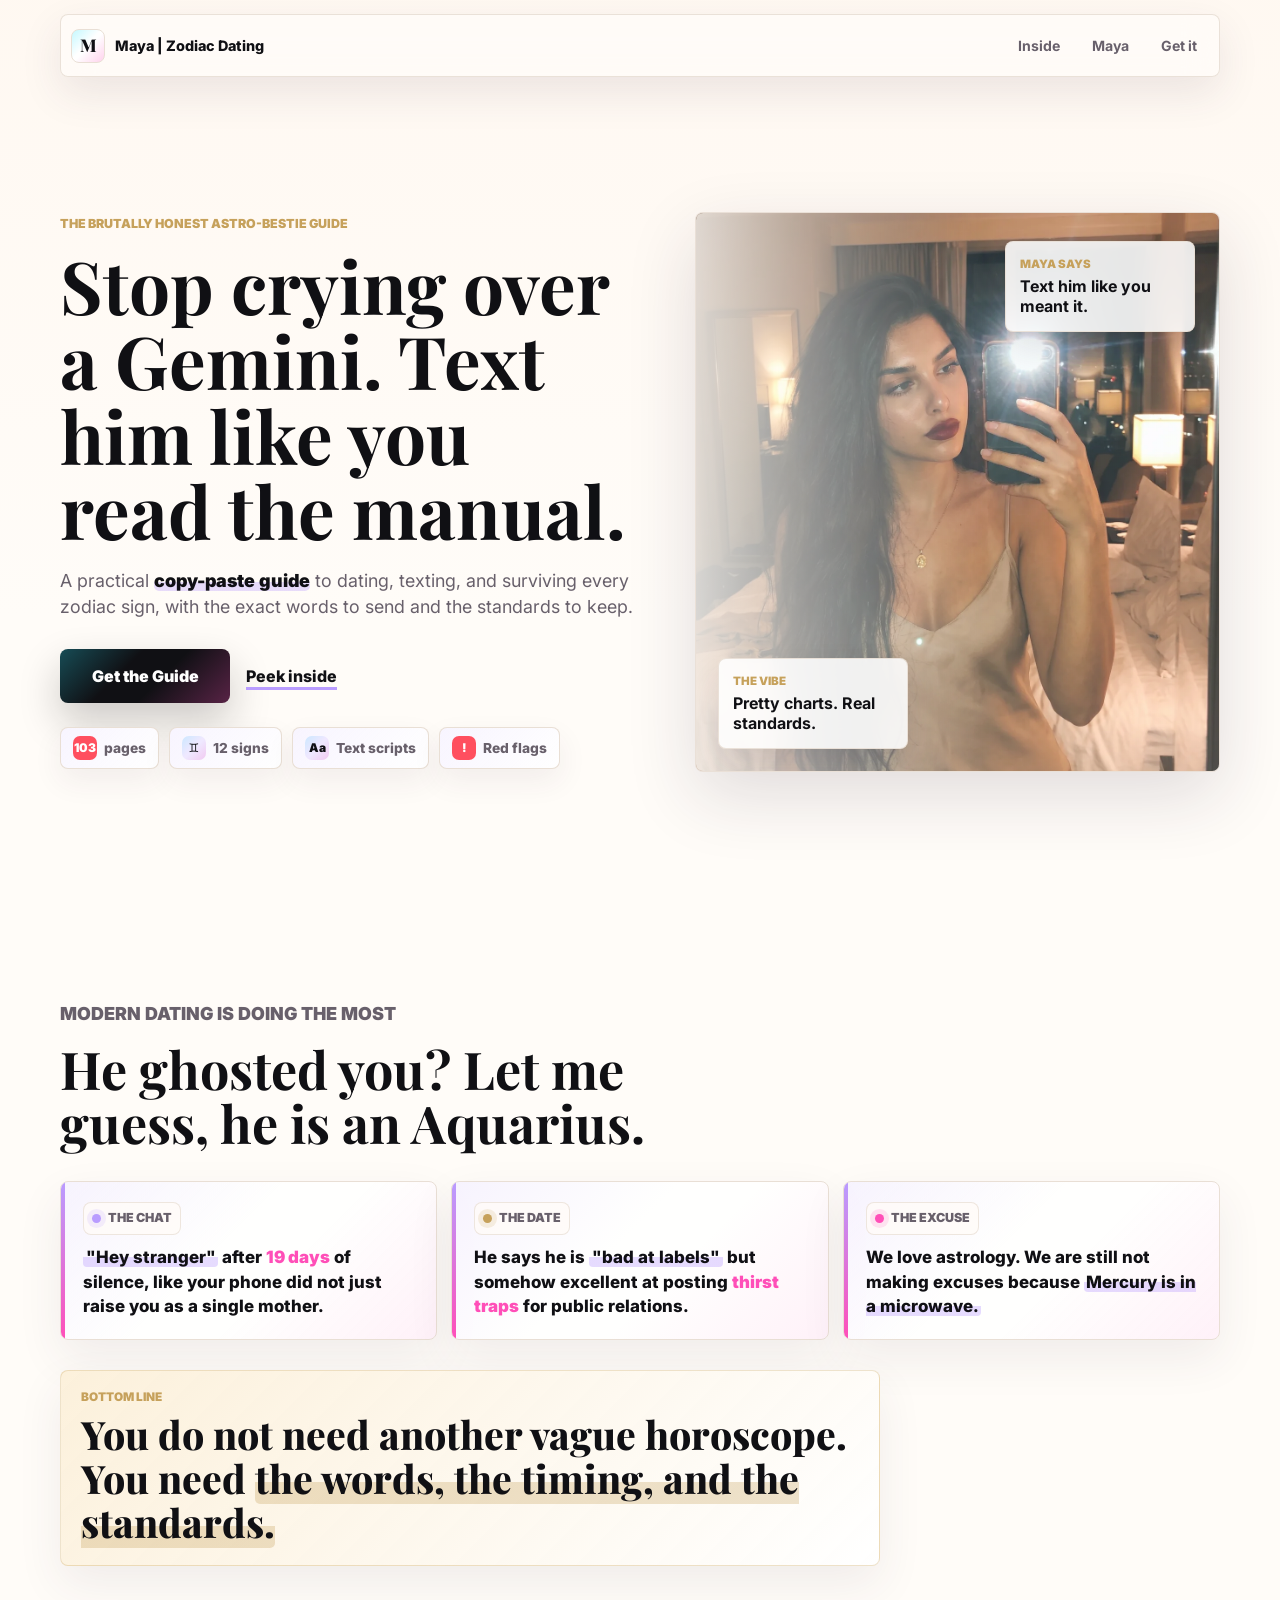
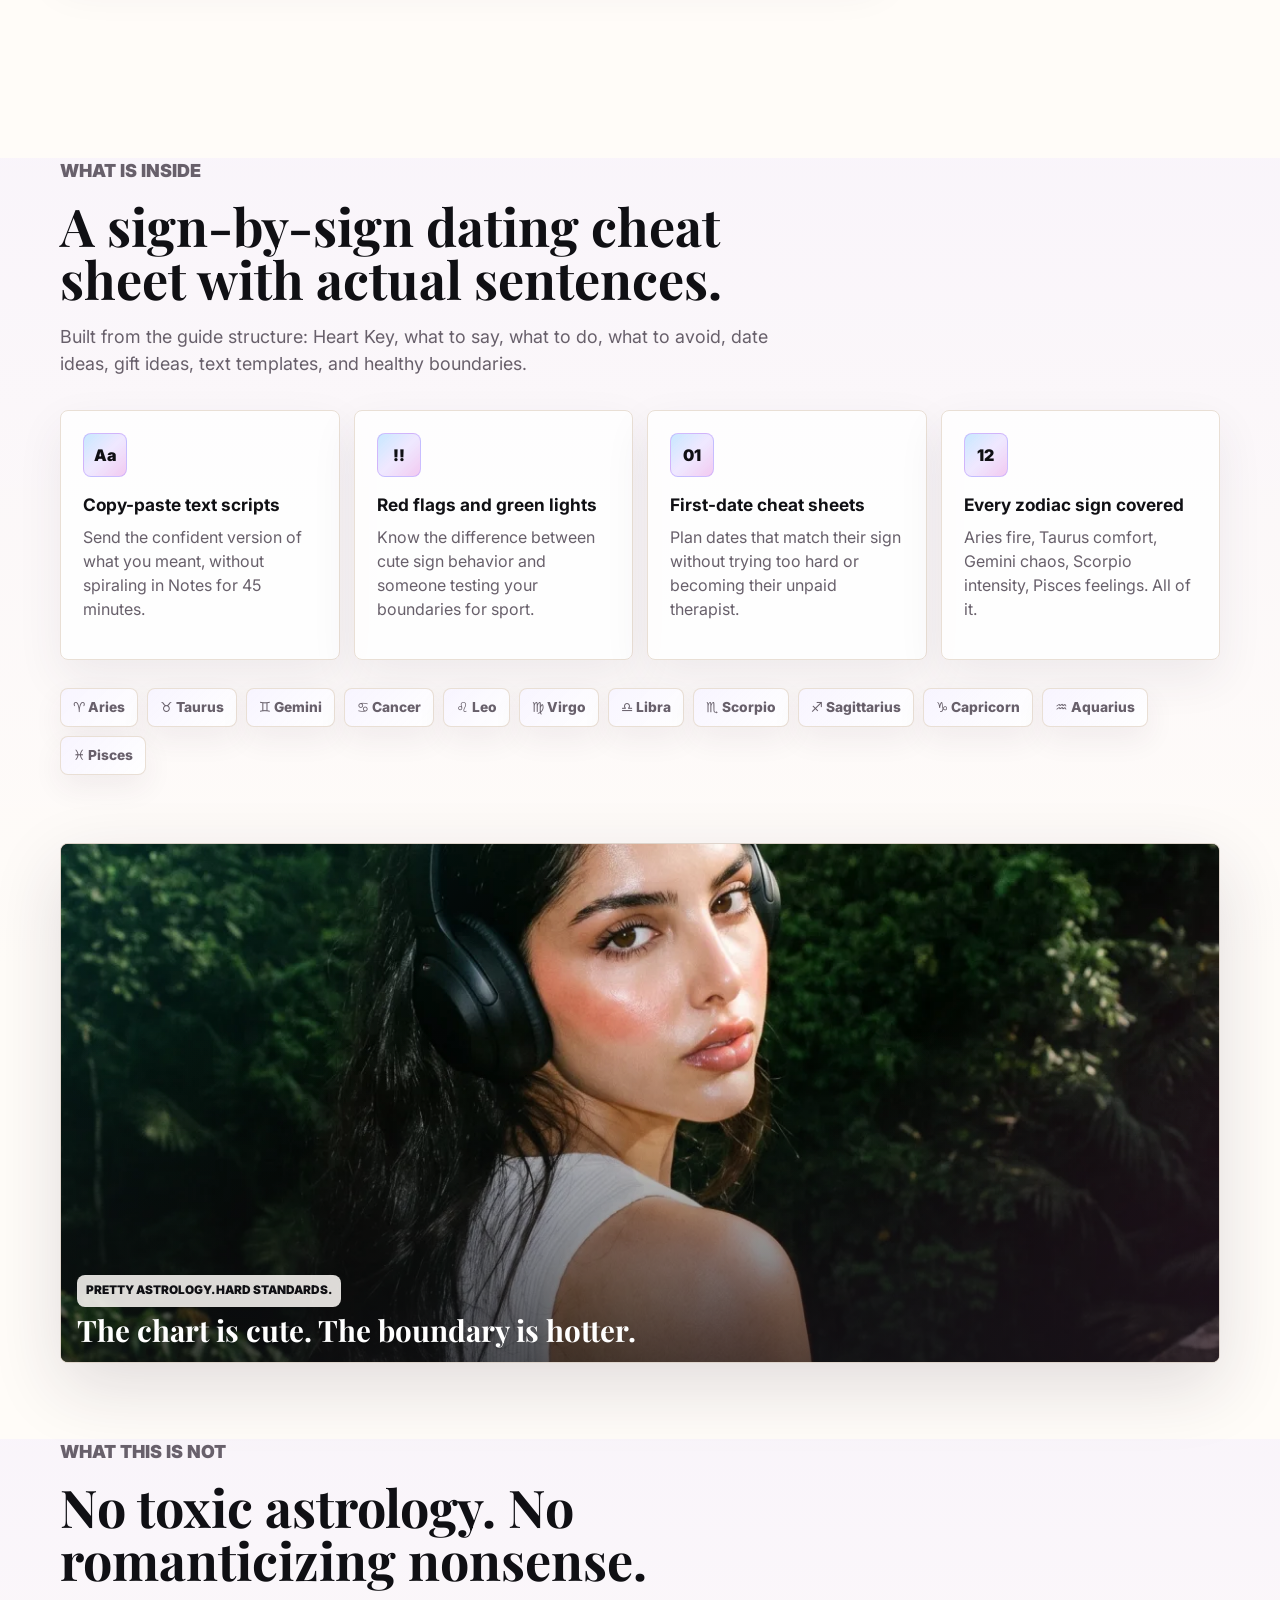
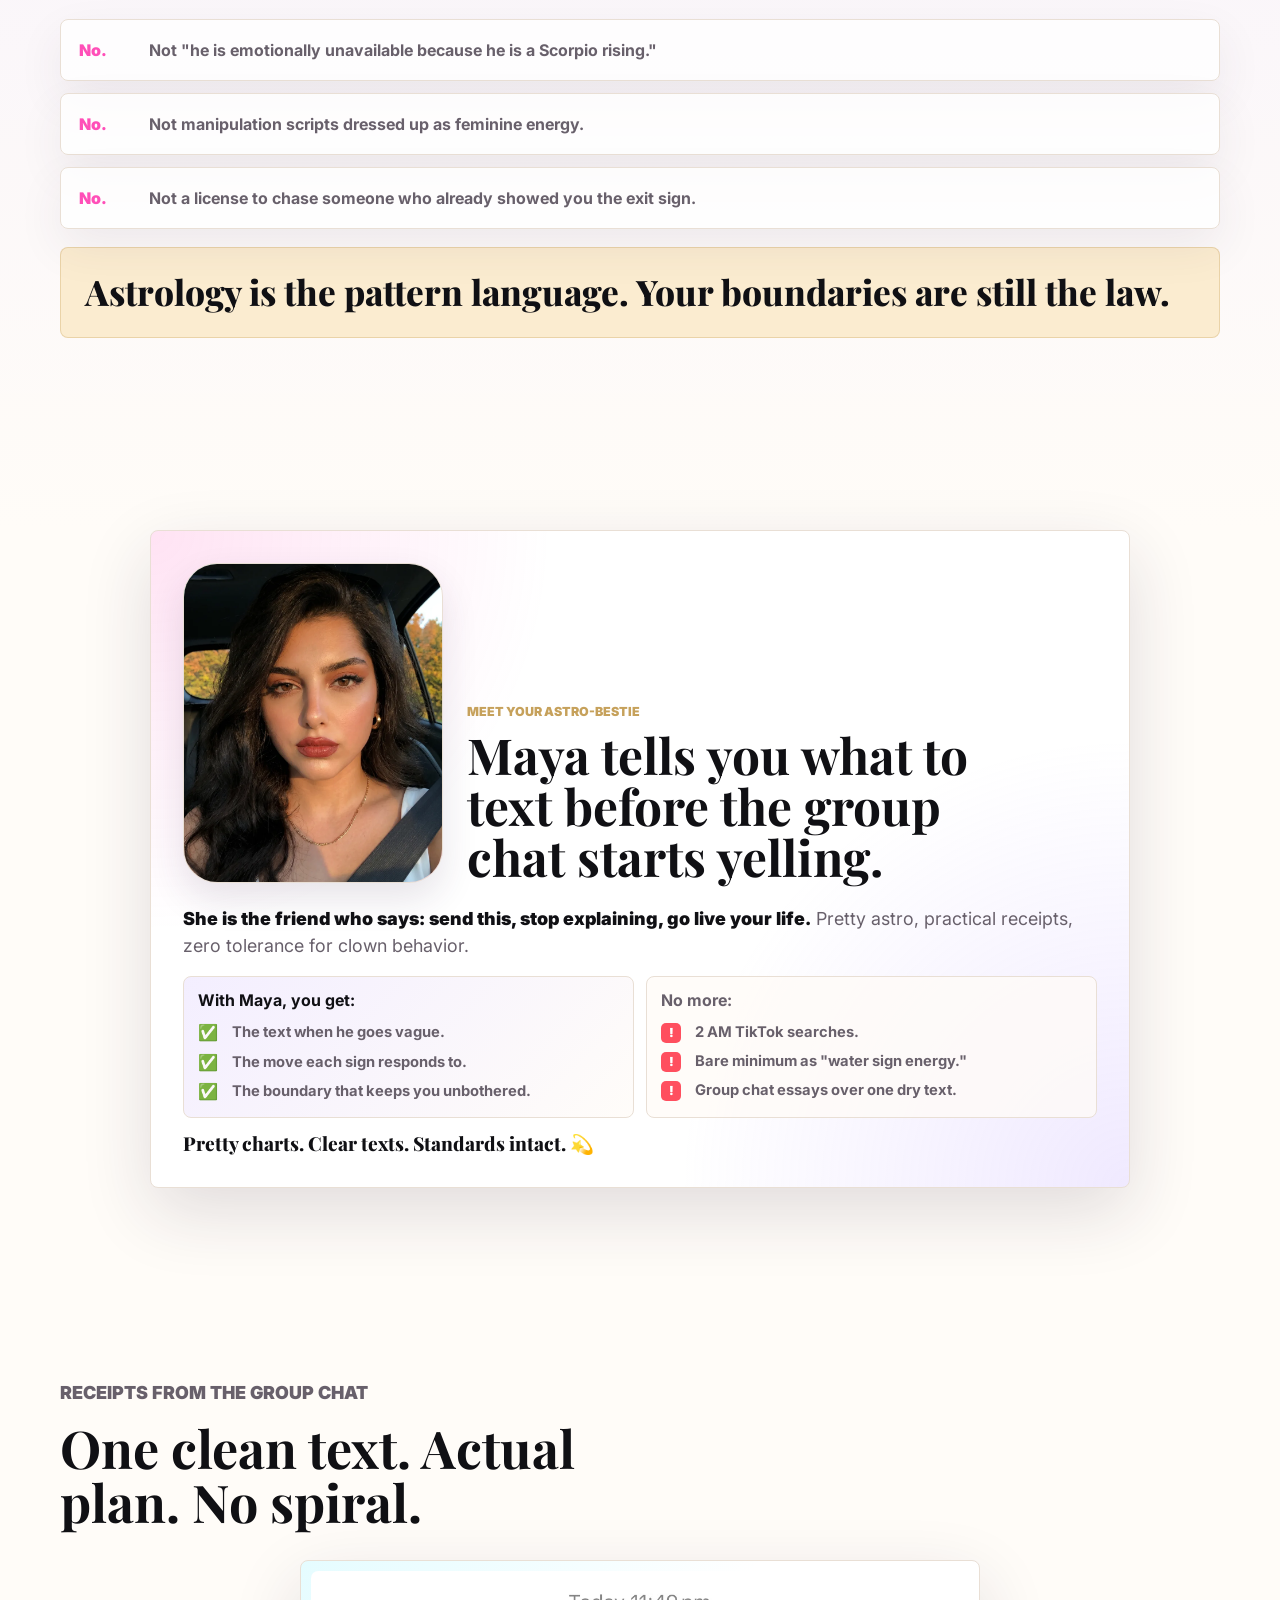
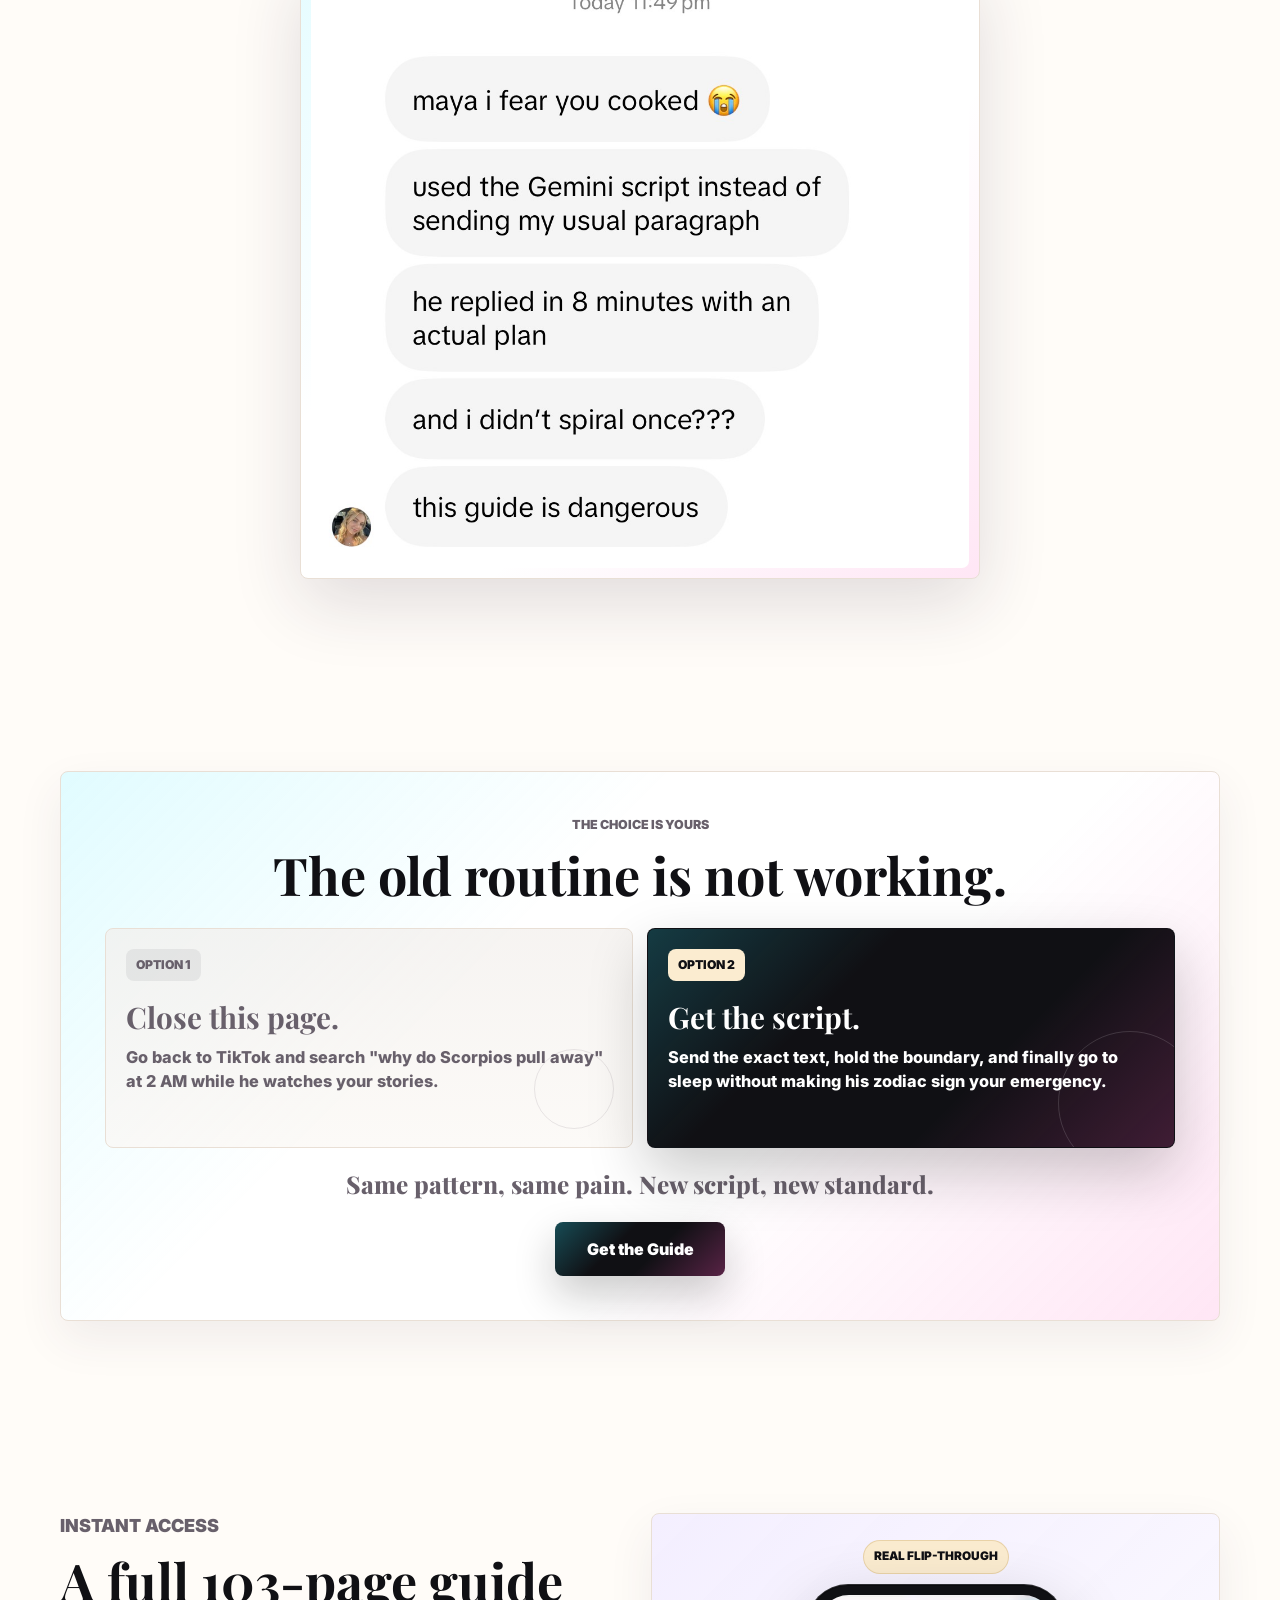
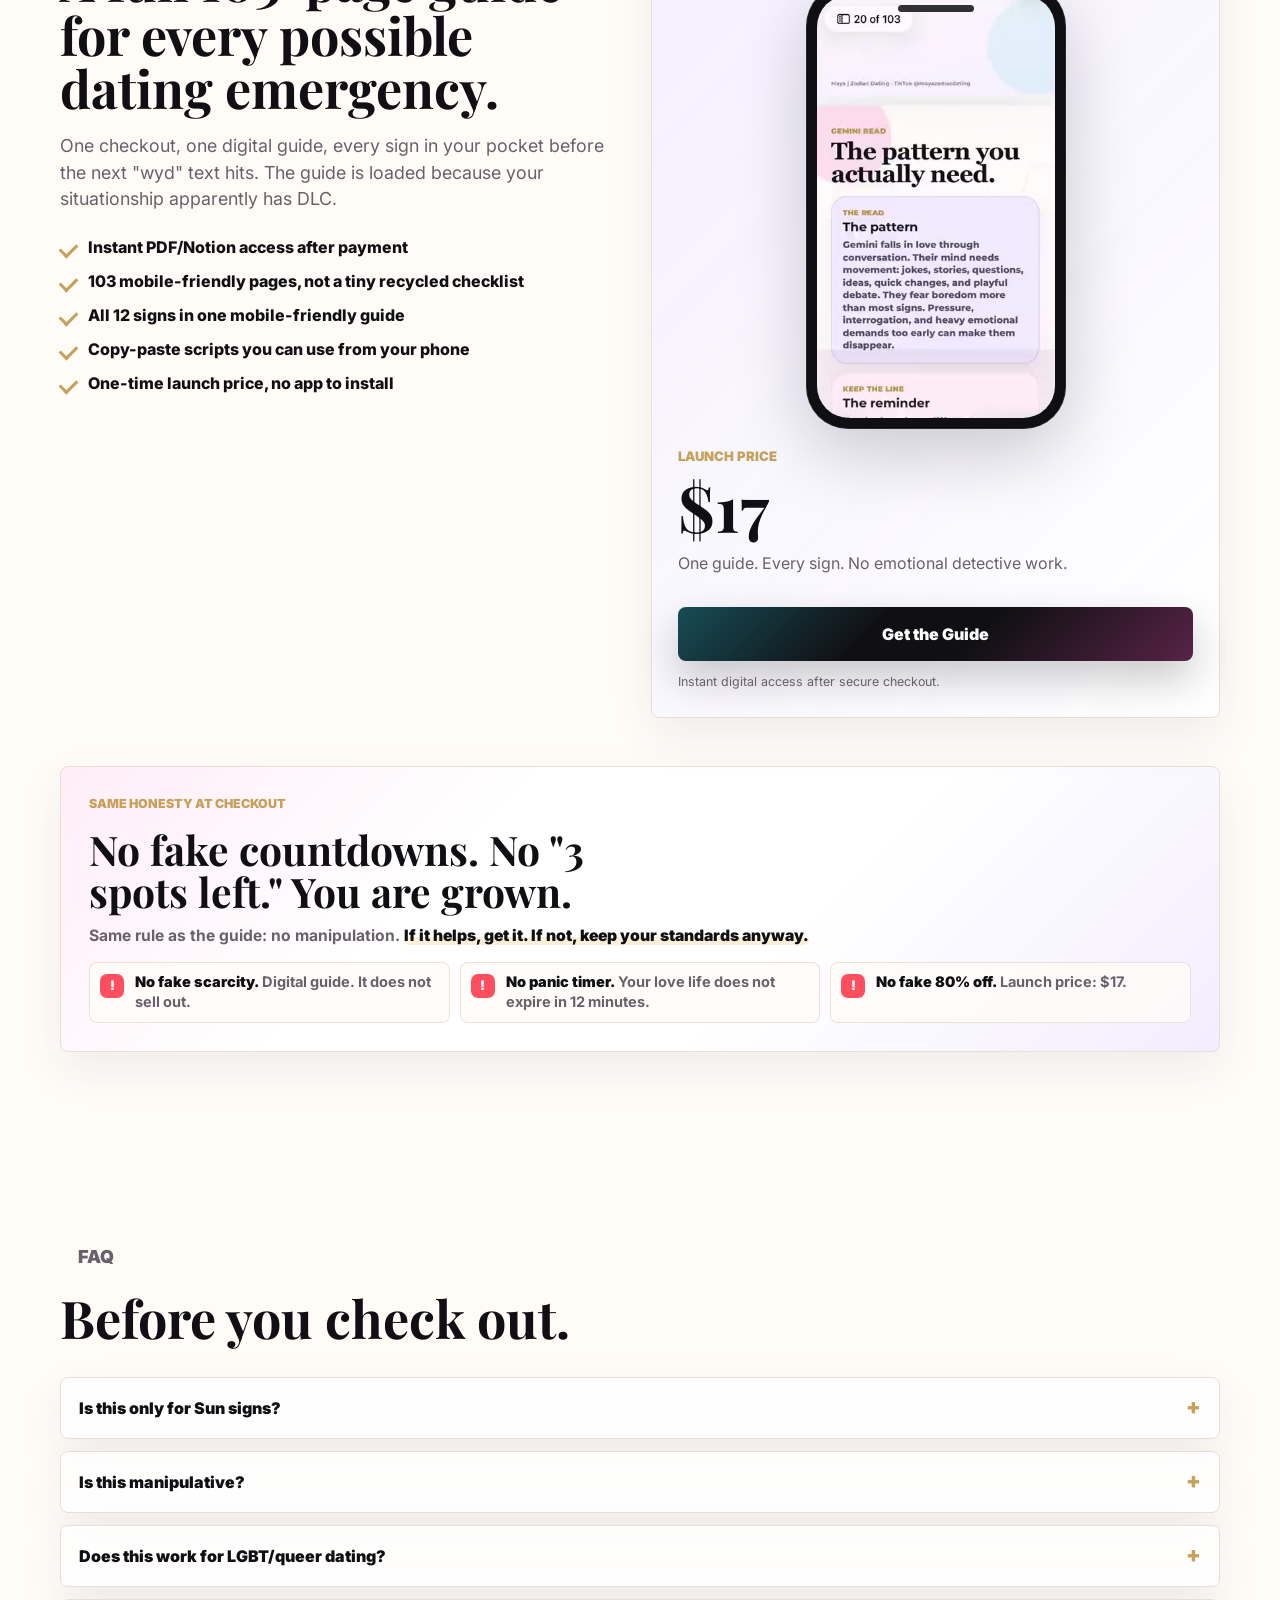
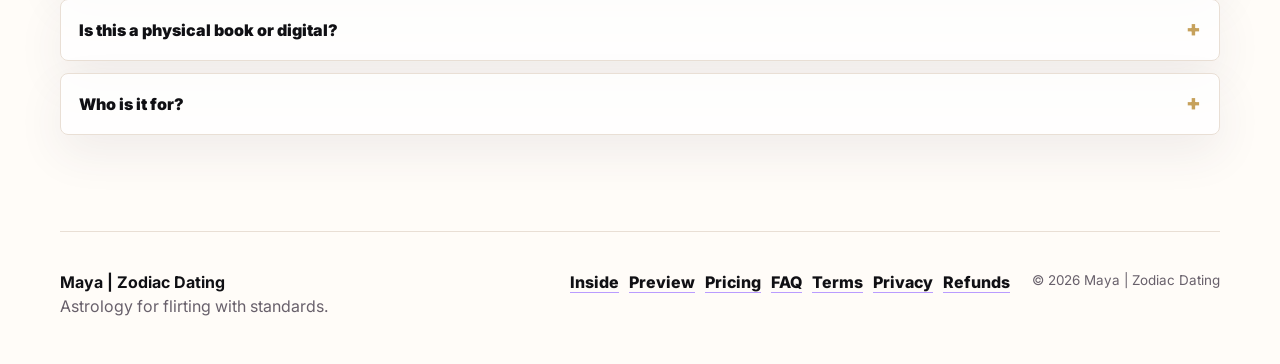
==== index.html @ 4b84f20d "Smooth TikTok preview without video playback" ====
<!DOCTYPE html>
<html lang="en">
  <head>
    <meta charset="utf-8">
    <meta name="viewport" content="width=device-width, initial-scale=1">
    <meta name="theme-color" content="#fffcf8">
    <meta
      name="description"
      content="A brutally honest astro-bestie guide to dating, texting, and surviving every zodiac sign without excusing toxic behavior."
    >
    <meta property="og:type" content="website">
    <meta property="og:title" content="The Complete Guide to Dating Each Zodiac Sign">
    <meta
      property="og:description"
      content="Copy-paste texts, red flags, date ideas, and what to say, do, and avoid for every zodiac sign."
    >
    <meta property="og:image" content="assets/maya-selfie.webp">
    <meta name="twitter:card" content="summary_large_image">
    <meta name="twitter:title" content="The Complete Guide to Dating Each Zodiac Sign">
    <meta
      name="twitter:description"
      content="Stop decoding mixed signals alone. Maya has the zodiac receipts."
    >
    <link rel="icon" href="assets/favicon.svg" type="image/svg+xml">
    <link rel="preload" as="image" href="assets/maya-selfie.webp" type="image/webp" fetchpriority="high">
    <link rel="preconnect" href="https://fonts.googleapis.com">
    <link rel="preconnect" href="https://fonts.gstatic.com" crossorigin>
    <link
      href="https://fonts.googleapis.com/css2?family=Inter:wght@400;500;600;700;800;900&family=Playfair+Display:wght@700;800&display=swap"
      rel="stylesheet"
    >
    <link rel="stylesheet" href="styles.css?v=11">
    <title>The Complete Guide to Dating Each Zodiac Sign</title>
  </head>
  <body>
    <header class="site-header" aria-label="Primary">
      <a class="brand" href="#top" aria-label="Maya Zodiac Dating home">
        <span class="brand-mark" aria-hidden="true">M</span>
        <span>Maya | Zodiac Dating</span>
      </a>
      <nav class="nav-links" aria-label="Page sections">
        <a href="#inside">Inside</a>
        <a href="#maya">Maya</a>
        <a href="#pricing">Get it</a>
      </nav>
    </header>

    <main id="top">
      <section class="hero section-shell" data-section="hero">
        <div class="hero-copy">
          <p class="eyebrow">The brutally honest astro-bestie guide</p>
          <h1>Stop crying over a Gemini. Text him like you read the manual.</h1>
          <p class="hero-subhead">
            A practical <span>copy-paste guide</span> to dating, texting, and surviving every zodiac sign, with the exact words to send and the standards to keep.
          </p>
          <div class="hero-actions">
            <button class="cta-button js-checkout" type="button">Get the Guide</button>
            <a class="text-link" href="#inside">Peek inside</a>
          </div>
          <div class="trust-strip" aria-label="Guide highlights">
            <span><span class="trust-mark trust-mark-hot" aria-hidden="true">103</span>pages</span>
            <span><span class="trust-mark" aria-hidden="true">&#9802;</span>12 signs</span>
            <span><span class="trust-mark" aria-hidden="true">Aa</span>Text scripts</span>
            <span><span class="trust-mark trust-mark-hot" aria-hidden="true">!</span>Red flags</span>
          </div>
        </div>

        <div class="hero-visual" aria-label="Maya mirror selfie">
          <img class="hero-photo" src="assets/maya-selfie.webp" alt="Maya taking a mirror selfie" width="1200" height="1608" fetchpriority="high">
          <div class="floating-note note-one">
            <span class="note-kicker">Maya says</span>
            <strong>Text him like you meant it.</strong>
          </div>
          <div class="floating-note note-two">
            <span class="note-kicker">The vibe</span>
            <strong>Pretty charts. Real standards.</strong>
          </div>
        </div>
      </section>

      <section class="problem section-shell section-pad" data-section="problem">
        <div class="section-heading">
          <p class="eyebrow">Modern dating is doing the most</p>
          <h2>He ghosted you? Let me guess, he is an Aquarius.</h2>
        </div>
        <div class="scenario-list">
          <article class="scenario-card">
            <span class="scenario-tag"><span class="scenario-dot" aria-hidden="true"></span>The chat</span>
            <p><mark>"Hey stranger"</mark> after <strong>19 days</strong> of silence, like your phone did not just raise you as a single mother.</p>
          </article>
          <article class="scenario-card">
            <span class="scenario-tag"><span class="scenario-dot scenario-dot-gold" aria-hidden="true"></span>The date</span>
            <p>He says he is <mark>"bad at labels"</mark> but somehow excellent at posting <strong>thirst traps</strong> for public relations.</p>
          </article>
          <article class="scenario-card">
            <span class="scenario-tag"><span class="scenario-dot scenario-dot-hot" aria-hidden="true"></span>The excuse</span>
            <p>We love astrology. We are still not making excuses because <mark>Mercury is in a microwave.</mark></p>
          </article>
        </div>
        <p class="big-line">
          You do not need another vague horoscope. You need <span>the words, the timing, and the standards.</span>
        </p>
      </section>

      <section id="inside" class="inside section-shell section-pad" data-section="inside">
        <div class="section-heading">
          <p class="eyebrow">What is inside</p>
          <h2>A sign-by-sign dating cheat sheet with actual sentences.</h2>
          <p>
            Built from the guide structure: Heart Key, what to say, what to do, what to avoid, date ideas, gift ideas, text templates, and healthy boundaries.
          </p>
        </div>

        <div class="feature-grid">
          <article class="feature-card">
            <span class="feature-icon" aria-hidden="true">Aa</span>
            <h3>Copy-paste text scripts</h3>
            <p>Send the confident version of what you meant, without spiraling in Notes for 45 minutes.</p>
          </article>
          <article class="feature-card">
            <span class="feature-icon" aria-hidden="true">!!</span>
            <h3>Red flags and green lights</h3>
            <p>Know the difference between cute sign behavior and someone testing your boundaries for sport.</p>
          </article>
          <article class="feature-card">
            <span class="feature-icon" aria-hidden="true">01</span>
            <h3>First-date cheat sheets</h3>
            <p>Plan dates that match their sign without trying too hard or becoming their unpaid therapist.</p>
          </article>
          <article class="feature-card">
            <span class="feature-icon" aria-hidden="true">12</span>
            <h3>Every zodiac sign covered</h3>
            <p>Aries fire, Taurus comfort, Gemini chaos, Scorpio intensity, Pisces feelings. All of it.</p>
          </article>
        </div>

        <div class="zodiac-board" aria-label="All zodiac signs covered">
          <span>&#9800; Aries</span>
          <span>&#9801; Taurus</span>
          <span>&#9802; Gemini</span>
          <span>&#9803; Cancer</span>
          <span>&#9804; Leo</span>
          <span>&#9805; Virgo</span>
          <span>&#9806; Libra</span>
          <span>&#9807; Scorpio</span>
          <span>&#9808; Sagittarius</span>
          <span>&#9809; Capricorn</span>
          <span>&#9810; Aquarius</span>
          <span>&#9811; Pisces</span>
        </div>
      </section>

      <section class="lifestyle-break section-shell" aria-label="Maya lifestyle portrait">
        <figure class="lifestyle-frame">
          <img src="assets/maya-lifestyle.webp" alt="Maya wearing headphones in a tropical setting" width="1200" height="1608" loading="lazy">
          <figcaption>
            <span>Pretty astrology. Hard standards.</span>
            <strong>The chart is cute. The boundary is hotter.</strong>
          </figcaption>
        </figure>
      </section>

      <section class="anti-toxic section-shell section-pad" data-section="not-toxic">
        <div class="section-heading">
          <p class="eyebrow">What this is not</p>
          <h2>No toxic astrology. No romanticizing nonsense.</h2>
        </div>
        <div class="not-list">
          <div class="not-item">
            <span aria-hidden="true">No.</span>
            <p>Not "he is emotionally unavailable because he is a Scorpio rising."</p>
          </div>
          <div class="not-item">
            <span aria-hidden="true">No.</span>
            <p>Not manipulation scripts dressed up as feminine energy.</p>
          </div>
          <div class="not-item">
            <span aria-hidden="true">No.</span>
            <p>Not a license to chase someone who already showed you the exit sign.</p>
          </div>
        </div>
        <div class="truth-box">
          <p>
            Astrology is the pattern language. Your boundaries are still the law.
          </p>
        </div>
      </section>

      <section id="maya" class="maya section-shell section-pad" data-section="maya">
        <div class="maya-card">
          <div class="maya-topline">
            <div class="maya-avatar" aria-label="Maya author portrait">
              <img src="assets/maya-author.webp" alt="Maya, the Zodiac Dating astro-bestie" width="900" height="1206" loading="lazy">
            </div>
            <div>
              <p class="eyebrow">Meet your astro-bestie</p>
              <h2>Maya tells you what to text before the group chat starts yelling.</h2>
            </div>
          </div>

          <p class="maya-lead">
            <strong>She is the friend who says: send this, stop explaining, go live your life.</strong>
            Pretty astro, practical receipts, zero tolerance for clown behavior.
          </p>

          <div class="maya-list-grid">
            <div class="maya-list-card maya-list-yes">
              <h3>With Maya, you get:</h3>
              <ul>
                <li><span aria-hidden="true">✅</span><p>The text when he goes vague.</p></li>
                <li><span aria-hidden="true">✅</span><p>The move each sign responds to.</p></li>
                <li><span aria-hidden="true">✅</span><p>The boundary that keeps you unbothered.</p></li>
              </ul>
            </div>

            <div class="maya-list-card maya-list-no">
              <h3>No more:</h3>
              <ul>
                <li><span class="no-badge" aria-hidden="true">!</span><p>2 AM TikTok searches.</p></li>
                <li><span class="no-badge" aria-hidden="true">!</span><p>Bare minimum as "water sign energy."</p></li>
                <li><span class="no-badge" aria-hidden="true">!</span><p>Group chat essays over one dry text.</p></li>
              </ul>
            </div>
          </div>

          <p class="maya-signoff">
            Pretty charts. Clear texts. Standards intact. 💫
          </p>
        </div>
      </section>

      <section id="reviews" class="reviews section-shell section-pad" data-section="reviews">
        <div class="section-heading">
          <p class="eyebrow">Receipts from the group chat</p>
          <h2>One clean text. Actual plan. No spiral.</h2>
        </div>
        <figure class="dm-proof-card">
          <img src="assets/tiktok-dm-proof.jpg" alt="A reader DM saying the Gemini script got a reply with an actual plan and no spiral" width="1170" height="1061" loading="lazy">
        </figure>
      </section>

      <section class="final-cta section-shell section-pad" data-section="final">
        <div class="final-panel">
          <p class="eyebrow">The choice is yours</p>
          <h2>The old routine is not working.</h2>
          <div class="choice-grid">
            <article class="choice-card choice-card-old">
              <span class="choice-label">Option 1</span>
              <h3>Close this page.</h3>
              <p>Go back to TikTok and search "why do Scorpios pull away" at 2 AM while he watches your stories.</p>
            </article>
            <article class="choice-card choice-card-new">
              <span class="choice-label">Option 2</span>
              <h3>Get the script.</h3>
              <p>Send the exact text, hold the boundary, and finally go to sleep without making his zodiac sign your emergency.</p>
            </article>
          </div>
          <p class="final-line">Same pattern, same pain. New script, new standard.</p>
          <button class="cta-button js-checkout" type="button">Get the Guide</button>
        </div>
      </section>

      <section id="pricing" class="pricing section-shell section-pad" data-section="pricing">
        <div class="pricing-copy">
          <p class="eyebrow">Instant access</p>
          <h2>A full 103-page guide for every possible dating emergency.</h2>
          <p>
            One checkout, one digital guide, every sign in your pocket before the next "wyd" text hits. The guide is loaded because your situationship apparently has DLC.
          </p>
          <ul class="check-list">
            <li>Instant PDF/Notion access after payment</li>
            <li>103 mobile-friendly pages, not a tiny recycled checklist</li>
            <li>All 12 signs in one mobile-friendly guide</li>
            <li>Copy-paste scripts you can use from your phone</li>
            <li>One-time launch price, no app to install</li>
          </ul>
        </div>
        <div class="price-panel">
          <div class="pricing-preview" id="product-preview" aria-label="Flip-through preview of the 103-page guide">
            <span class="preview-label">Real flip-through</span>
            <div class="product-video-frame">
              <video
                src="assets/guide-flip-preview.mp4?v=11"
                data-tiktok-frame-base="assets/guide-preview-frames/frame_"
                data-tiktok-frame-count="179"
                data-tiktok-frame-ext=".jpg"
                data-tiktok-frame-fps="20"
                data-tiktok-frame-version="11"
                data-tiktok-fallback="assets/guide-flip-preview-poster.jpg?v=11"
                poster="assets/guide-flip-preview-poster.jpg?v=11"
                autoplay
                muted
                loop
                playsinline
                webkit-playsinline
                preload="auto"
                controlslist="nodownload noplaybackrate"
                disablepictureinpicture
              ></video>
            </div>
          </div>
          <span class="price-label">Launch price</span>
          <strong>$17</strong>
          <p>One guide. Every sign. No emotional detective work.</p>
          <button class="cta-button js-checkout" type="button">Get the Guide</button>
          <small>Instant digital access after secure checkout.</small>
        </div>
      </section>

      <section class="honest-sales section-shell" data-section="honest-sales">
        <div class="honest-panel">
          <p class="eyebrow">Same honesty at checkout</p>
          <h2>No fake countdowns. No "3 spots left." You are grown.</h2>
          <p class="honest-lead">
            Same rule as the guide: no manipulation.
            <strong>If it helps, get it. If not, keep your standards anyway.</strong>
          </p>
          <div class="honest-grid" aria-label="Honest checkout promises">
            <div class="honest-item">
              <span class="honest-badge honest-badge-no" aria-hidden="true">!</span>
              <p><strong>No fake scarcity.</strong> Digital guide. It does not sell out.</p>
            </div>
            <div class="honest-item">
              <span class="honest-badge honest-badge-no" aria-hidden="true">!</span>
              <p><strong>No panic timer.</strong> Your love life does not expire in 12 minutes.</p>
            </div>
            <div class="honest-item">
              <span class="honest-badge honest-badge-no" aria-hidden="true">!</span>
              <p><strong>No fake 80% off.</strong> Launch price: $17.</p>
            </div>
          </div>
        </div>
      </section>

      <section class="faq section-shell section-pad" data-section="faq">
        <div class="section-heading">
          <p class="eyebrow">FAQ</p>
          <h2>Before you check out.</h2>
        </div>
        <div class="faq-list">
          <details>
            <summary>Is this only for Sun signs?</summary>
            <p>If you only know their Sun sign, use the guide as a practical shortcut. If you know more, look at Venus for love style, Mars for desire, and the Moon for emotional safety.</p>
          </details>
          <details>
            <summary>Is this manipulative?</summary>
            <p>No. The guide is about clearer communication, better dates, and stronger boundaries. Healthy attraction is not pressure.</p>
          </details>
          <details>
            <summary>Does this work for LGBT/queer dating?</summary>
            <p>Yes. The advice is built around communication patterns, attraction styles, date ideas, and boundaries. Use the sign guidance for any gender or relationship dynamic, then keep what fits your standards.</p>
          </details>
          <details>
            <summary>Is this a physical book or digital?</summary>
            <p>Digital. You get instant access to the PDF/Notion guide after payment, so you can pull up the exact text script before the group chat starts yelling.</p>
          </details>
          <details>
            <summary>Who is it for?</summary>
            <p>Women who are tired of confusing situationships, ghosting, vague effort, and "I am just bad at texting" as a personality trait.</p>
          </details>
        </div>
      </section>
    </main>

    <footer class="site-footer">
      <div>
        <strong>Maya | Zodiac Dating</strong>
        <p>Astrology for flirting with standards.</p>
      </div>
      <div class="footer-links">
        <a href="#inside">Inside</a>
        <a href="#product-preview">Preview</a>
        <a href="#pricing">Pricing</a>
        <a href="#faq">FAQ</a>
        <a href="/terms/">Terms</a>
        <a href="/privacy/">Privacy</a>
        <a href="/refund/">Refunds</a>
      </div>
      <p class="copyright">&copy; <span id="year">2026</span> Maya | Zodiac Dating</p>
    </footer>

    <div class="mobile-cta" aria-label="Sticky checkout action">
      <button class="cta-button js-checkout" type="button">Get the 103-page Guide - $17</button>
    </div>

    <script>
      window.va = window.va || function () { (window.vaq = window.vaq || []).push(arguments); };
      window.si = window.si || function () { (window.siq = window.siq || []).push(arguments); };
    </script>
    <script defer src="/_vercel/insights/script.js"></script>
    <script defer src="/_vercel/speed-insights/script.js"></script>
    <script src="script.js?v=11"></script>
  </body>
</html>
---- styles.css ----
:root {
  --paper: #fffcf8;
  --paper-soft: #fff7ef;
  --ink: #101014;
  --muted: #68606b;
  --line: #e9dfd5;
  --lilac: #b99cff;
  --lilac-soft: #efe8ff;
  --gold: #c6a15b;
  --gold-soft: #fbecd0;
  --cyan: #29e8ff;
  --pink: #ff4fb8;
  --white: #ffffff;
  --shadow: 0 24px 70px rgba(40, 25, 56, 0.14);
}

* {
  box-sizing: border-box;
}

html {
  scroll-behavior: smooth;
}

body {
  margin: 0;
  min-width: 320px;
  background:
    linear-gradient(180deg, rgba(255, 247, 239, 0.72), rgba(255, 252, 248, 0) 620px),
    var(--paper);
  color: var(--ink);
  font-family: Inter, system-ui, -apple-system, BlinkMacSystemFont, "Segoe UI", sans-serif;
  line-height: 1.5;
  overflow-x: hidden;
}

img {
  display: block;
  max-width: 100%;
  -webkit-user-drag: none;
  user-select: none;
  -webkit-touch-callout: none;
}

img,
video,
.hero-visual,
.lifestyle-frame,
.maya-avatar,
.dm-proof-card,
.product-video-frame {
  -webkit-user-select: none;
  user-select: none;
  -webkit-touch-callout: none;
}

a {
  color: inherit;
  text-decoration: none;
}

button {
  font: inherit;
}

::selection {
  background: var(--lilac);
  color: var(--ink);
}

.site-header {
  position: sticky;
  top: 0;
  z-index: 50;
  display: flex;
  align-items: center;
  justify-content: space-between;
  gap: 18px;
  width: min(1160px, calc(100% - 32px));
  margin: 14px auto 0;
  padding: 10px;
  background: rgba(255, 252, 248, 0.86);
  border: 1px solid rgba(233, 223, 213, 0.92);
  border-radius: 8px;
  box-shadow: 0 16px 42px rgba(72, 53, 83, 0.1);
  backdrop-filter: blur(16px);
}

.brand {
  display: inline-flex;
  align-items: center;
  gap: 10px;
  font-size: 0.9rem;
  font-weight: 800;
  min-width: 0;
}

.brand-mark {
  display: grid;
  place-items: center;
  width: 34px;
  height: 34px;
  flex: 0 0 34px;
  color: var(--ink);
  background:
    linear-gradient(135deg, rgba(41, 232, 255, 0.28), transparent 46%),
    linear-gradient(315deg, rgba(255, 79, 184, 0.26), transparent 48%),
    var(--white);
  border: 1px solid var(--line);
  border-radius: 8px;
  font-family: "Playfair Display", Georgia, serif;
  font-size: 1.1rem;
}

.nav-links {
  display: none;
  align-items: center;
  gap: 8px;
  color: var(--muted);
  font-size: 0.88rem;
  font-weight: 700;
}

.nav-links a {
  padding: 10px 12px;
  border-radius: 8px;
}

.nav-links a:hover {
  background: var(--white);
  color: var(--ink);
}

.section-shell {
  width: min(1160px, calc(100% - 32px));
  margin: 0 auto;
}

.section-pad {
  padding: 76px 0;
}

.hero {
  display: grid;
  gap: 34px;
  align-items: center;
  min-height: calc(100svh - 72px);
  padding: 54px 0 56px;
}

.hero-copy {
  position: relative;
  z-index: 2;
}

.eyebrow {
  margin: 0 0 14px;
  color: var(--gold);
  font-size: 0.78rem;
  font-weight: 900;
  text-transform: uppercase;
}

h1,
h2,
h3,
p {
  margin-top: 0;
}

h1,
h2 {
  font-family: "Playfair Display", Georgia, serif;
  line-height: 1.03;
  text-wrap: balance;
}

h1 {
  max-width: 720px;
  margin-bottom: 20px;
  font-size: 3.05rem;
}

h2 {
  margin-bottom: 18px;
  font-size: 2.35rem;
}

h3 {
  margin-bottom: 10px;
  font-size: 1.08rem;
  line-height: 1.2;
}

.hero-subhead,
.section-heading p,
.pricing-copy p,
.maya-lead {
  color: var(--muted);
  font-size: 1.03rem;
}

.hero-subhead {
  max-width: 640px;
  margin-bottom: 28px;
}

.hero-subhead span {
  color: var(--ink);
  font-weight: 900;
  background: linear-gradient(180deg, transparent 56%, rgba(185, 156, 255, 0.34) 56%);
  border-radius: 5px;
  box-decoration-break: clone;
}

.hero-actions,
.footer-links,
.trust-strip {
  display: flex;
  flex-wrap: wrap;
  align-items: center;
  gap: 10px;
}

.cta-button {
  display: inline-flex;
  align-items: center;
  justify-content: center;
  min-height: 54px;
  min-width: 170px;
  padding: 15px 22px;
  cursor: pointer;
  color: var(--white);
  background:
    linear-gradient(135deg, rgba(41, 232, 255, 0.28), transparent 38%),
    linear-gradient(315deg, rgba(255, 79, 184, 0.3), transparent 42%),
    var(--ink);
  border: 0;
  border-radius: 8px;
  box-shadow: 0 18px 40px rgba(16, 16, 20, 0.22);
  font-weight: 900;
  text-align: center;
  transition: transform 160ms ease, box-shadow 160ms ease, opacity 160ms ease;
}

.cta-button:hover {
  box-shadow: 0 22px 52px rgba(16, 16, 20, 0.3);
  transform: translateY(-1px);
}

.cta-button:active {
  transform: translateY(1px) scale(0.99);
}

.text-link {
  display: inline-flex;
  align-items: center;
  min-height: 48px;
  padding: 12px 6px;
  color: var(--ink);
  font-weight: 800;
  text-decoration: underline;
  text-decoration-color: var(--lilac);
  text-decoration-thickness: 3px;
  text-underline-offset: 5px;
}

.trust-strip {
  margin-top: 24px;
}

.trust-strip > span,
.zodiac-board span {
  display: inline-flex;
  align-items: center;
  gap: 7px;
  min-height: 36px;
  padding: 8px 12px;
  background:
    linear-gradient(135deg, rgba(239, 232, 255, 0.46), rgba(255, 255, 255, 0.88)),
    var(--white);
  border: 1px solid rgba(233, 223, 213, 0.98);
  border-radius: 8px;
  color: var(--muted);
  font-size: 0.86rem;
  font-weight: 800;
  box-shadow: 0 12px 30px rgba(65, 48, 75, 0.07);
}

.trust-mark {
  display: inline-grid;
  place-items: center;
  width: 24px;
  height: 24px;
  color: var(--ink);
  background:
    linear-gradient(135deg, rgba(41, 232, 255, 0.18), transparent 48%),
    linear-gradient(315deg, rgba(255, 79, 184, 0.2), transparent 48%),
    var(--lilac-soft);
  border-radius: 7px;
  font-size: 0.75rem;
  font-weight: 900;
}

.trust-mark-hot {
  color: var(--white);
  background: #ff4f5f;
}

.hero-visual {
  position: relative;
  overflow: hidden;
  height: clamp(360px, 116vw, 480px);
  min-height: 320px;
  border: 1px solid rgba(233, 223, 213, 0.95);
  border-radius: 8px;
  box-shadow: var(--shadow);
  background: var(--white);
}

.hero-visual::before {
  content: "";
  position: absolute;
  inset: 0;
  z-index: 1;
  pointer-events: none;
  background:
    linear-gradient(90deg, rgba(255, 252, 248, 0.82), rgba(255, 252, 248, 0.08) 55%),
    linear-gradient(180deg, rgba(255, 255, 255, 0), rgba(255, 252, 248, 0.2));
}

.hero-visual img {
  width: 100%;
  height: 100%;
  object-fit: cover;
}

.hero-visual img.hero-photo {
  object-position: center 38%;
}

.floating-note {
  position: absolute;
  z-index: 3;
  display: block;
  max-width: min(205px, calc(100% - 28px));
  padding: 11px 12px;
  background: rgba(255, 255, 255, 0.88);
  border: 1px solid rgba(233, 223, 213, 0.92);
  border-radius: 8px;
  box-shadow: 0 18px 36px rgba(48, 31, 60, 0.12);
  backdrop-filter: blur(12px);
}

.note-one {
  right: 14px;
  top: 14px;
}

.note-two {
  left: 14px;
  bottom: 14px;
}

.note-kicker {
  display: block;
  margin-bottom: 4px;
  color: var(--gold);
  font-size: 0.66rem;
  font-weight: 900;
  text-transform: uppercase;
}

.floating-note strong {
  display: block;
  font-size: 0.94rem;
  line-height: 1.24;
}

.section-heading {
  max-width: 760px;
  margin-bottom: 32px;
}

.scenario-list,
.feature-grid,
.choice-grid {
  display: grid;
  gap: 14px;
}

.scenario-card,
.feature-card,
.not-item,
.price-panel,
.final-panel,
.faq details {
  background: rgba(255, 255, 255, 0.82);
  border: 1px solid var(--line);
  border-radius: 8px;
  box-shadow: 0 18px 46px rgba(65, 48, 75, 0.08);
}

.scenario-card {
  position: relative;
  overflow: hidden;
  padding: 20px 20px 20px 22px;
  background:
    linear-gradient(135deg, rgba(239, 232, 255, 0.52), transparent 43%),
    linear-gradient(315deg, rgba(255, 79, 184, 0.08), transparent 42%),
    rgba(255, 255, 255, 0.88);
}

.scenario-card::before {
  content: "";
  position: absolute;
  inset: 0 auto 0 0;
  width: 4px;
  background: linear-gradient(180deg, var(--lilac), var(--pink));
}

.scenario-card p {
  position: relative;
  margin-bottom: 0;
  color: var(--ink);
  font-size: 1.06rem;
  font-weight: 800;
  line-height: 1.46;
}

.scenario-card mark {
  padding: 0 0.16em;
  color: var(--ink);
  background: linear-gradient(180deg, transparent 50%, rgba(185, 156, 255, 0.36) 50%);
  border-radius: 4px;
  box-decoration-break: clone;
}

.scenario-card strong {
  color: var(--pink);
  font-weight: 900;
}

.scenario-tag {
  position: relative;
  display: inline-flex;
  align-items: center;
  gap: 7px;
  margin-bottom: 10px;
  padding: 6px 8px;
  background: rgba(255, 252, 248, 0.76);
  border: 1px solid rgba(233, 223, 213, 0.76);
  border-radius: 8px;
  color: var(--muted);
  font-size: 0.78rem;
  font-weight: 900;
  text-transform: uppercase;
}

.scenario-dot {
  width: 9px;
  height: 9px;
  background: var(--lilac);
  border-radius: 50%;
  box-shadow: 0 0 0 5px rgba(185, 156, 255, 0.16);
}

.scenario-dot-gold {
  background: var(--gold);
  box-shadow: 0 0 0 5px rgba(198, 161, 91, 0.16);
}

.scenario-dot-hot {
  background: var(--pink);
  box-shadow: 0 0 0 5px rgba(255, 79, 184, 0.14);
}

.big-line {
  position: relative;
  max-width: 820px;
  margin: 30px 0 0;
  padding: 20px;
  background:
    linear-gradient(135deg, rgba(251, 236, 208, 0.76), rgba(255, 255, 255, 0.86)),
    var(--white);
  border: 1px solid rgba(198, 161, 91, 0.3);
  border-radius: 8px;
  box-shadow: 0 18px 46px rgba(65, 48, 75, 0.08);
  font-family: "Playfair Display", Georgia, serif;
  font-size: 1.8rem;
  font-weight: 800;
  line-height: 1.12;
}

.big-line::before {
  content: "Bottom line";
  display: block;
  margin-bottom: 9px;
  color: var(--gold);
  font-family: Inter, system-ui, sans-serif;
  font-size: 0.74rem;
  font-weight: 900;
  letter-spacing: 0;
  text-transform: uppercase;
}

.big-line span {
  background: linear-gradient(180deg, transparent 58%, rgba(198, 161, 91, 0.3) 58%);
  border-radius: 5px;
  box-decoration-break: clone;
}

.inside {
  position: relative;
}

.inside::before,
.anti-toxic::before {
  content: "";
  position: absolute;
  left: 50%;
  z-index: -1;
  width: 100vw;
  height: 100%;
  transform: translateX(-50%);
  background:
    linear-gradient(180deg, rgba(239, 232, 255, 0.36), rgba(255, 252, 248, 0)),
    var(--paper);
}

.feature-card {
  padding: 22px;
}

.feature-card p,
.not-item p,
.faq p,
.price-panel p,
.final-panel p {
  color: var(--muted);
}

.feature-icon {
  display: grid;
  place-items: center;
  width: 44px;
  height: 44px;
  margin-bottom: 18px;
  color: var(--ink);
  background:
    linear-gradient(135deg, rgba(41, 232, 255, 0.2), transparent 48%),
    linear-gradient(315deg, rgba(255, 79, 184, 0.2), transparent 48%),
    var(--lilac-soft);
  border: 1px solid rgba(185, 156, 255, 0.55);
  border-radius: 8px;
  font-weight: 900;
}

.zodiac-board {
  display: flex;
  flex-wrap: wrap;
  gap: 9px;
  margin-top: 28px;
}

.product-video-frame {
  position: relative;
  overflow: hidden;
  width: min(100%, 360px);
  margin-inline: auto;
  padding: 10px;
  background: var(--ink);
  border: 1px solid rgba(255, 255, 255, 0.12);
  border-radius: 42px;
  box-shadow:
    0 24px 70px rgba(16, 16, 20, 0.2),
    inset 0 0 0 1px rgba(0, 0, 0, 0.36);
}

.product-video-frame::before {
  content: "";
  position: absolute;
  z-index: 2;
  top: 20px;
  left: 50%;
  width: 76px;
  height: 7px;
  background: rgba(5, 5, 7, 0.82);
  border-radius: 999px;
  box-shadow: 0 0 0 1px rgba(255, 255, 255, 0.06);
  transform: translateX(-50%);
}

.product-video-frame video,
.product-video-frame img {
  display: block;
  width: 100%;
  height: auto;
  aspect-ratio: 9 / 16;
  object-fit: cover;
  background: var(--white);
  border-radius: 32px;
  pointer-events: none;
}

.lifestyle-break {
  margin-top: -28px;
  margin-bottom: -20px;
}

.lifestyle-frame {
  position: relative;
  overflow: hidden;
  height: clamp(360px, 108vw, 520px);
  margin: 0;
  background: var(--ink);
  border: 1px solid rgba(233, 223, 213, 0.95);
  border-radius: 8px;
  box-shadow: var(--shadow);
}

.lifestyle-frame::after {
  content: "";
  position: absolute;
  inset: 0;
  pointer-events: none;
  background:
    linear-gradient(180deg, transparent 35%, rgba(16, 16, 20, 0.7)),
    linear-gradient(135deg, rgba(41, 232, 255, 0.12), transparent 34%),
    linear-gradient(315deg, rgba(255, 79, 184, 0.18), transparent 38%);
}

.lifestyle-frame img {
  width: 100%;
  height: 100%;
  object-fit: cover;
  object-position: center 34%;
}

.lifestyle-frame figcaption {
  position: absolute;
  right: 16px;
  bottom: 16px;
  left: 16px;
  z-index: 2;
  max-width: 560px;
  color: var(--white);
}

.lifestyle-frame figcaption span {
  display: inline-flex;
  margin-bottom: 8px;
  padding: 7px 9px;
  color: var(--ink);
  background: rgba(255, 252, 248, 0.86);
  border-radius: 8px;
  font-size: 0.74rem;
  font-weight: 900;
  text-transform: uppercase;
}

.lifestyle-frame figcaption strong {
  display: block;
  font-family: "Playfair Display", Georgia, serif;
  font-size: 1.85rem;
  line-height: 1.04;
}

.anti-toxic {
  position: relative;
}

.not-list {
  display: grid;
  gap: 12px;
}

.not-item {
  display: grid;
  grid-template-columns: 56px 1fr;
  gap: 14px;
  align-items: start;
  padding: 18px;
}

.not-item span {
  color: var(--pink);
  font-weight: 900;
}

.not-item p {
  margin-bottom: 0;
  font-weight: 700;
}

.truth-box {
  margin-top: 18px;
  padding: 24px;
  color: var(--ink);
  background: var(--gold-soft);
  border: 1px solid rgba(198, 161, 91, 0.34);
  border-radius: 8px;
}

.truth-box p {
  margin-bottom: 0;
  font-family: "Playfair Display", Georgia, serif;
  font-size: 1.55rem;
  font-weight: 800;
  line-height: 1.16;
}

.maya {
  position: relative;
}

.maya-card {
  padding: 20px;
  background:
    radial-gradient(circle at top left, rgba(255, 79, 184, 0.16), transparent 34%),
    radial-gradient(circle at bottom right, rgba(185, 156, 255, 0.22), transparent 38%),
    var(--white);
  border: 1px solid var(--line);
  border-radius: 8px;
  box-shadow: var(--shadow);
}

.maya-topline {
  display: grid;
  grid-template-columns: 1fr;
  gap: 16px;
  align-items: start;
  margin-bottom: 20px;
}

.maya-avatar {
  overflow: hidden;
  width: min(180px, 58vw);
  height: 220px;
  background:
    linear-gradient(135deg, rgba(41, 232, 255, 0.2), transparent 46%),
    linear-gradient(315deg, rgba(255, 79, 184, 0.28), transparent 48%),
    var(--paper-soft);
  border: 1px solid var(--line);
  border-radius: 30px;
  box-shadow: 0 16px 36px rgba(61, 37, 78, 0.12);
}

.maya-avatar img {
  width: 100%;
  height: 100%;
  object-fit: cover;
  object-position: center 38%;
}

.maya-topline .eyebrow {
  margin-bottom: 8px;
}

.maya-topline h2 {
  margin-bottom: 0;
  max-width: 720px;
  font-size: 2.18rem;
}

.maya-lead {
  margin-bottom: 16px;
  line-height: 1.55;
}

.maya-lead strong {
  color: var(--ink);
  font-weight: 900;
}

.maya-list-grid {
  display: grid;
  gap: 12px;
}

.maya-list-card {
  padding: 14px;
  border: 1px solid var(--line);
  border-radius: 8px;
  background: rgba(255, 252, 248, 0.78);
}

.maya-list-card h3 {
  margin-bottom: 12px;
  font-size: 1rem;
}

.maya-list-card ul {
  display: grid;
  gap: 8px;
  padding: 0;
  margin: 0;
  list-style: none;
}

.maya-list-card li {
  display: grid;
  grid-template-columns: 26px 1fr;
  gap: 8px;
  align-items: start;
}

.maya-list-card li span {
  line-height: 1.35;
}

.maya-list-card .no-badge {
  display: inline-grid;
  place-items: center;
  width: 20px;
  height: 20px;
  margin-top: 1px;
  color: var(--white);
  background: #ff4f5f;
  border-radius: 5px;
  font-size: 0.78rem;
  font-weight: 900;
  line-height: 1;
}

.maya-list-card li p {
  margin-bottom: 0;
  color: var(--muted);
  font-size: 0.92rem;
  font-weight: 700;
  line-height: 1.4;
}

.maya-list-yes {
  background:
    linear-gradient(135deg, rgba(239, 232, 255, 0.72), rgba(255, 252, 248, 0.86)),
    var(--white);
}

.maya-list-no h3 {
  color: var(--muted);
}

.maya-signoff {
  margin: 14px 0 0;
  color: var(--ink);
  font-family: "Playfair Display", Georgia, serif;
  font-size: 1.2rem;
  font-weight: 800;
  line-height: 1.2;
}

.pricing {
  display: grid;
  gap: 22px;
  align-items: stretch;
}

.check-list {
  display: grid;
  gap: 10px;
  padding: 0;
  margin: 22px 0 0;
  list-style: none;
}

.check-list li {
  position: relative;
  padding-left: 28px;
  color: var(--ink);
  font-weight: 800;
}

.check-list li::before {
  content: "";
  position: absolute;
  top: 8px;
  left: 0;
  width: 14px;
  height: 8px;
  border-bottom: 3px solid var(--gold);
  border-left: 3px solid var(--gold);
  transform: rotate(-45deg);
}

.price-panel {
  display: flex;
  flex-direction: column;
  justify-content: flex-start;
  padding: 26px;
  background:
    linear-gradient(135deg, rgba(239, 232, 255, 0.7), rgba(255, 255, 255, 0.76)),
    var(--white);
}

.pricing-preview {
  margin-bottom: 18px;
  text-align: center;
}

.preview-label {
  display: inline-flex;
  margin-bottom: 10px;
  padding: 7px 10px;
  color: var(--ink);
  background: var(--gold-soft);
  border: 1px solid rgba(198, 161, 91, 0.34);
  border-radius: 999px;
  font-size: 0.74rem;
  font-weight: 900;
  text-transform: uppercase;
}

.price-panel .product-video-frame {
  width: min(100%, 260px);
}

.price-label {
  color: var(--gold);
  font-size: 0.82rem;
  font-weight: 900;
  text-transform: uppercase;
}

.price-panel strong {
  margin: 8px 0 12px;
  font-family: "Playfair Display", Georgia, serif;
  font-size: 4rem;
  line-height: 1;
}

.price-panel .cta-button {
  width: 100%;
  margin: 16px 0 12px;
}

.price-panel small {
  color: var(--muted);
  font-size: 0.78rem;
}

.honest-sales {
  margin-top: -38px;
  margin-bottom: 76px;
}

.honest-panel {
  padding: 18px;
  background:
    linear-gradient(135deg, rgba(255, 79, 184, 0.1), transparent 34%),
    linear-gradient(315deg, rgba(185, 156, 255, 0.18), transparent 38%),
    var(--white);
  border: 1px solid var(--line);
  border-radius: 8px;
  box-shadow: 0 18px 46px rgba(65, 48, 75, 0.08);
}

.honest-panel h2 {
  max-width: 760px;
  margin-bottom: 12px;
  font-size: 1.92rem;
}

.honest-lead {
  max-width: 820px;
  margin-bottom: 14px;
  color: var(--muted);
  font-size: 0.98rem;
  font-weight: 700;
}

.honest-lead strong {
  color: var(--ink);
  font-weight: 900;
  background: linear-gradient(180deg, transparent 56%, rgba(251, 236, 208, 0.85) 56%);
  border-radius: 5px;
  box-decoration-break: clone;
}

.honest-grid {
  display: grid;
  gap: 10px;
}

.honest-item {
  display: grid;
  grid-template-columns: 26px 1fr;
  gap: 9px;
  align-items: start;
  padding: 10px;
  background: rgba(255, 252, 248, 0.74);
  border: 1px solid rgba(233, 223, 213, 0.86);
  border-radius: 8px;
}

.honest-badge {
  display: inline-grid;
  place-items: center;
  width: 24px;
  height: 24px;
  margin-top: 1px;
  border-radius: 7px;
  color: var(--white);
  font-size: 0.82rem;
  font-weight: 900;
  line-height: 1;
}

.honest-badge-no {
  background: #ff4f5f;
}

.honest-item p {
  margin-bottom: 0;
  color: var(--muted);
  font-size: 0.91rem;
  font-weight: 700;
  line-height: 1.36;
}

.honest-item strong {
  color: var(--ink);
  font-weight: 900;
}

.dm-proof-card {
  max-width: 680px;
  margin: 0 auto;
  padding: 10px;
  background:
    linear-gradient(135deg, rgba(41, 232, 255, 0.12), transparent 36%),
    linear-gradient(315deg, rgba(255, 79, 184, 0.14), transparent 38%),
    var(--white);
  border: 1px solid var(--line);
  border-radius: 8px;
  box-shadow: var(--shadow);
}

.dm-proof-card img {
  width: 100%;
  height: auto;
  border-radius: 7px;
}

.final-panel {
  padding: 24px;
  text-align: center;
  background:
    linear-gradient(135deg, rgba(41, 232, 255, 0.14), transparent 36%),
    linear-gradient(315deg, rgba(255, 79, 184, 0.14), transparent 38%),
    var(--white);
}

.final-panel h2 {
  max-width: 780px;
  margin-inline: auto;
}

.choice-grid {
  margin: 26px 0 22px;
  text-align: left;
}

.choice-grid article {
  padding: 20px;
  border-radius: 8px;
}

.choice-card {
  position: relative;
  overflow: hidden;
  min-height: 220px;
}

.choice-label {
  display: inline-flex;
  align-items: center;
  min-height: 32px;
  margin-bottom: 18px;
  padding: 7px 10px;
  border-radius: 8px;
  font-size: 0.76rem;
  font-weight: 900;
  text-transform: uppercase;
}

.choice-card h3 {
  font-family: "Playfair Display", Georgia, serif;
  font-size: 1.85rem;
}

.choice-card p {
  margin-bottom: 0;
  font-size: 1.02rem;
  font-weight: 800;
}

.choice-card-old {
  background:
    linear-gradient(180deg, rgba(104, 96, 107, 0.06), rgba(104, 96, 107, 0.02)),
    rgba(255, 252, 248, 0.72);
  border: 1px solid var(--line);
}

.choice-card-old .choice-label {
  color: var(--muted);
  background: rgba(104, 96, 107, 0.1);
}

.choice-card-old h3 {
  color: var(--muted);
}

.choice-card-old::after {
  content: "";
  position: absolute;
  right: 18px;
  bottom: 18px;
  width: 78px;
  height: 78px;
  border: 1px solid rgba(104, 96, 107, 0.14);
  border-radius: 50%;
}

.choice-card-new {
  background:
    linear-gradient(135deg, rgba(41, 232, 255, 0.2), transparent 34%),
    linear-gradient(315deg, rgba(255, 79, 184, 0.2), transparent 36%),
    var(--ink);
  border: 1px solid rgba(16, 16, 20, 0.86);
  box-shadow: 0 24px 58px rgba(16, 16, 20, 0.22);
}

.choice-card-new .choice-label {
  color: var(--ink);
  background: var(--gold-soft);
}

.choice-card-new h3,
.choice-card-new p {
  color: var(--white);
}

.choice-card-new::after {
  content: "";
  position: absolute;
  right: -28px;
  bottom: -28px;
  width: 142px;
  height: 142px;
  border: 1px solid rgba(255, 255, 255, 0.14);
  border-radius: 50%;
}

.final-line {
  max-width: 640px;
  margin: 0 auto 24px;
  color: var(--ink);
  font-family: "Playfair Display", Georgia, serif;
  font-size: 1.52rem;
  font-weight: 800;
  line-height: 1.16;
}

.faq-list {
  display: grid;
  gap: 12px;
}

.faq details {
  padding: 0;
}

.faq summary {
  display: flex;
  justify-content: space-between;
  gap: 18px;
  padding: 18px;
  cursor: pointer;
  font-weight: 900;
  list-style: none;
}

.faq summary::-webkit-details-marker {
  display: none;
}

.faq summary::after {
  content: "+";
  flex: 0 0 auto;
  color: var(--gold);
  font-size: 1.35rem;
  line-height: 1;
  transition: transform 160ms ease;
}

.faq details[open] summary::after {
  transform: rotate(45deg);
}

.faq p {
  padding: 0 18px 20px;
  margin-bottom: 0;
}

.site-footer {
  display: grid;
  gap: 22px;
  width: min(1160px, calc(100% - 32px));
  margin: 0 auto;
  padding: 38px 0 104px;
  color: var(--muted);
  border-top: 1px solid var(--line);
}

.site-footer strong {
  color: var(--ink);
}

.site-footer p {
  margin-bottom: 0;
}

.footer-links a {
  color: var(--ink);
  font-weight: 800;
  text-decoration: underline;
  text-decoration-color: var(--lilac);
  text-underline-offset: 4px;
}

.copyright {
  font-size: 0.84rem;
}

.mobile-cta {
  position: fixed;
  right: 0;
  bottom: 0;
  left: 0;
  z-index: 60;
  padding: 10px 16px 14px;
  background: rgba(255, 252, 248, 0.86);
  border-top: 1px solid var(--line);
  backdrop-filter: blur(16px);
}

.mobile-cta .cta-button {
  width: 100%;
  min-height: 52px;
}

@media (min-width: 720px) {
  .nav-links {
    display: flex;
  }

  .section-shell,
  .site-header,
  .site-footer {
    width: min(1160px, calc(100% - 48px));
  }

  .section-pad {
    padding: 96px 0;
  }

  .hero {
    grid-template-columns: 1fr 1fr;
    gap: 26px;
    padding: 74px 0 72px;
  }

  h1 {
    font-size: 4.05rem;
  }

  h2 {
    font-size: 3.25rem;
  }

  .hero-subhead,
  .section-heading p,
  .pricing-copy p,
  .maya-lead {
    font-size: 1.12rem;
  }

  .hero-visual {
    height: 560px;
    min-height: 560px;
  }

  .floating-note {
    max-width: 190px;
    padding: 14px;
  }

  .floating-note strong {
    font-size: 1rem;
  }

  .note-one {
    right: 24px;
    top: 28px;
  }

  .note-two {
    left: 22px;
    bottom: 22px;
  }

  .note-kicker {
    font-size: 0.72rem;
  }

  .scenario-list,
  .feature-grid {
    grid-template-columns: repeat(3, minmax(0, 1fr));
  }

  .feature-grid {
    grid-template-columns: repeat(4, minmax(0, 1fr));
  }

  .choice-grid,
  .pricing {
    grid-template-columns: repeat(2, minmax(0, 1fr));
  }

  .honest-sales {
    margin-top: -48px;
    margin-bottom: 96px;
  }

  .honest-panel {
    padding: 28px;
  }

  .honest-panel h2 {
    font-size: 2.55rem;
  }

  .honest-grid {
    grid-template-columns: repeat(3, minmax(0, 1fr));
  }

  .maya-card {
    max-width: 980px;
    margin-inline: auto;
    padding: 32px;
  }

  .maya-topline {
    grid-template-columns: 220px 1fr;
    gap: 24px;
    align-items: end;
    margin-bottom: 22px;
  }

  .maya-avatar {
    width: 220px;
    height: 270px;
    border-radius: 34px;
  }

  .maya-topline h2 {
    font-size: 2.62rem;
  }

  .maya-list-grid {
    grid-template-columns: repeat(2, minmax(0, 1fr));
  }

  .big-line {
    font-size: 2.45rem;
  }

  .truth-box p {
    font-size: 2.2rem;
  }

  .final-panel {
    padding: 44px;
  }

  .site-footer {
    grid-template-columns: 1fr auto auto;
    align-items: start;
    padding-bottom: 46px;
  }

  .mobile-cta {
    display: none;
  }
}

@media (min-width: 1040px) {
  .hero {
    grid-template-columns: 1.06fr 0.94fr;
    gap: 42px;
  }

  h1 {
    font-size: 4.55rem;
  }

  .maya-topline {
    grid-template-columns: 260px 1fr;
  }

  .maya-avatar {
    width: 260px;
    height: 320px;
  }

  .maya-topline h2 {
    font-size: 3.1rem;
  }
}

@media (max-width: 420px) {
  .brand span:last-child {
    max-width: 190px;
    overflow: hidden;
    text-overflow: ellipsis;
    white-space: nowrap;
  }

  h1 {
    font-size: 2.62rem;
  }

  h2 {
    font-size: 2.08rem;
  }

  .maya-topline {
    grid-template-columns: 1fr;
    gap: 14px;
  }

  .maya-avatar {
    width: 148px;
    height: 184px;
    border-radius: 28px;
  }

  .maya-topline h2 {
    font-size: 2rem;
  }

  .feature-grid {
    gap: 12px;
  }

  .not-item {
    grid-template-columns: 42px 1fr;
  }

  .price-panel strong {
    font-size: 3.35rem;
  }
}

@media (prefers-reduced-motion: reduce) {
  *,
  *::before,
  *::after {
    scroll-behavior: auto !important;
    transition-duration: 0.001ms !important;
    animation-duration: 0.001ms !important;
    animation-iteration-count: 1 !important;
  }
}
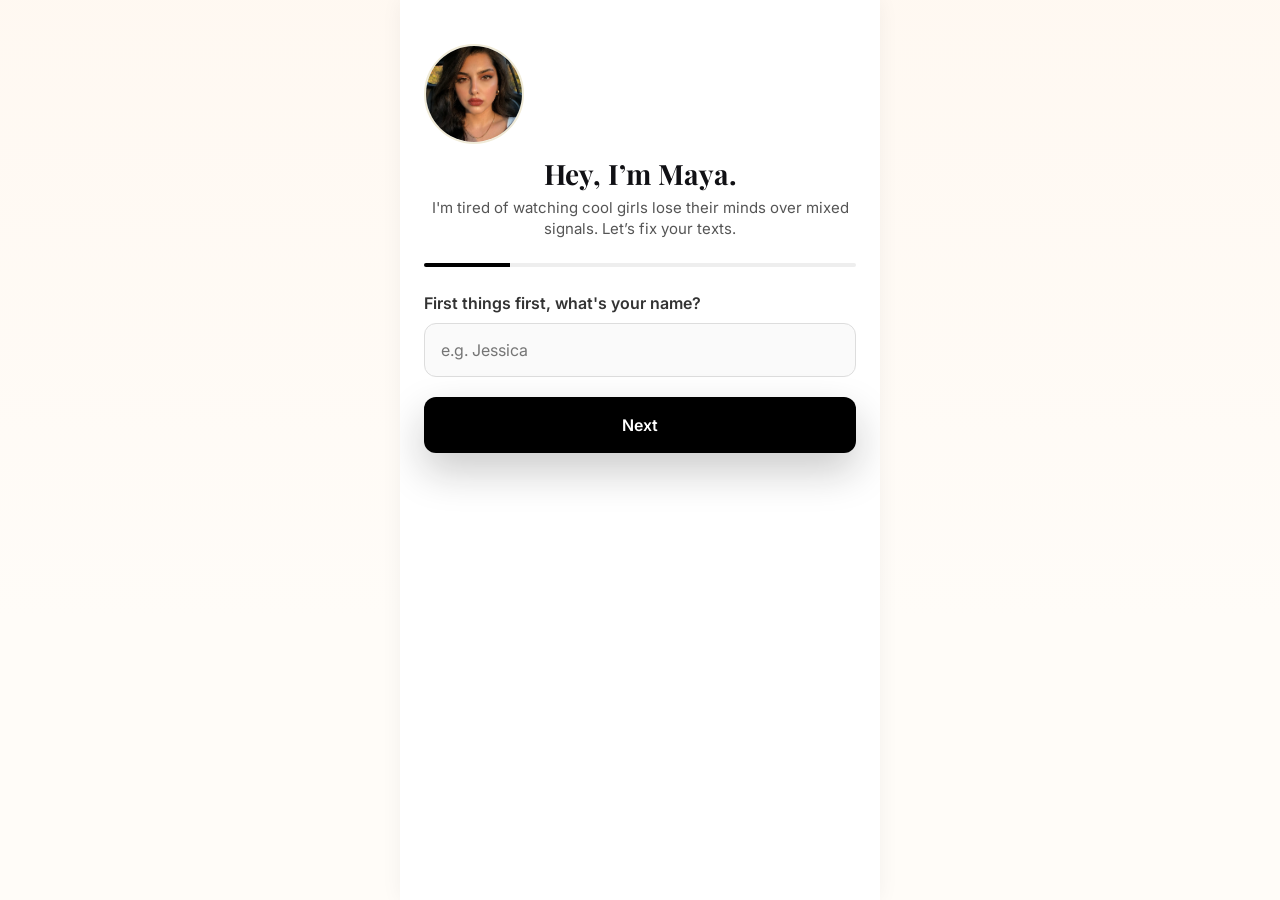
==== commit 7892c7f5: "chore: make quiz default index and move landing to /landing, increase roast loading duration" ====
--- a/index.html
+++ b/index.html
@@ -2,393 +2,271 @@
 <html lang="en">
   <head>
     <meta charset="utf-8">
-    <meta name="viewport" content="width=device-width, initial-scale=1">
+    <meta name="viewport" content="width=device-width, initial-scale=1, maximum-scale=1, user-scalable=0">
     <meta name="theme-color" content="#fffcf8">
-    <meta
-      name="description"
-      content="A brutally honest astro-bestie guide to dating, texting, and surviving every zodiac sign without excusing toxic behavior."
-    >
-    <meta property="og:type" content="website">
-    <meta property="og:title" content="The Complete Guide to Dating Each Zodiac Sign">
-    <meta
-      property="og:description"
-      content="Copy-paste texts, red flags, date ideas, and what to say, do, and avoid for every zodiac sign."
-    >
-    <meta property="og:image" content="assets/maya-selfie.webp">
-    <meta name="twitter:card" content="summary_large_image">
-    <meta name="twitter:title" content="The Complete Guide to Dating Each Zodiac Sign">
-    <meta
-      name="twitter:description"
-      content="Stop decoding mixed signals alone. Maya has the zodiac receipts."
-    >
-    <link rel="icon" href="assets/favicon.svg" type="image/svg+xml">
-    <link rel="preload" as="image" href="assets/maya-selfie.webp" type="image/webp" fetchpriority="high">
+    <title>Maya | Fix Your Texts</title>
     <link rel="preconnect" href="https://fonts.googleapis.com">
     <link rel="preconnect" href="https://fonts.gstatic.com" crossorigin>
-    <link
-      href="https://fonts.googleapis.com/css2?family=Inter:wght@400;500;600;700;800;900&family=Playfair+Display:wght@700;800&display=swap"
-      rel="stylesheet"
-    >
-    <link rel="stylesheet" href="styles.css?v=11">
-    <title>The Complete Guide to Dating Each Zodiac Sign</title>
+    <link href="https://fonts.googleapis.com/css2?family=Inter:wght@400;500;600;700;800;900&family=Playfair+Display:wght@700;800&display=swap" rel="stylesheet">
+    <link rel="stylesheet" href="styles.css">
+    <link rel="stylesheet" href="quiz.css">
   </head>
-  <body>
-    <header class="site-header" aria-label="Primary">
-      <a class="brand" href="#top" aria-label="Maya Zodiac Dating home">
-        <span class="brand-mark" aria-hidden="true">M</span>
-        <span>Maya | Zodiac Dating</span>
-      </a>
-      <nav class="nav-links" aria-label="Page sections">
-        <a href="#inside">Inside</a>
-        <a href="#maya">Maya</a>
-        <a href="#pricing">Get it</a>
-      </nav>
-    </header>
-
-    <main id="top">
-      <section class="hero section-shell" data-section="hero">
-        <div class="hero-copy">
-          <p class="eyebrow">The brutally honest astro-bestie guide</p>
-          <h1>Stop crying over a Gemini. Text him like you read the manual.</h1>
-          <p class="hero-subhead">
-            A practical <span>copy-paste guide</span> to dating, texting, and surviving every zodiac sign, with the exact words to send and the standards to keep.
-          </p>
-          <div class="hero-actions">
-            <button class="cta-button js-checkout" type="button">Get the Guide</button>
-            <a class="text-link" href="#inside">Peek inside</a>
-          </div>
-          <div class="trust-strip" aria-label="Guide highlights">
-            <span><span class="trust-mark trust-mark-hot" aria-hidden="true">103</span>pages</span>
-            <span><span class="trust-mark" aria-hidden="true">&#9802;</span>12 signs</span>
-            <span><span class="trust-mark" aria-hidden="true">Aa</span>Text scripts</span>
-            <span><span class="trust-mark trust-mark-hot" aria-hidden="true">!</span>Red flags</span>
-          </div>
-        </div>
-
-        <div class="hero-visual" aria-label="Maya mirror selfie">
-          <img class="hero-photo" src="assets/maya-selfie.webp" alt="Maya taking a mirror selfie" width="1200" height="1608" fetchpriority="high">
-          <div class="floating-note note-one">
-            <span class="note-kicker">Maya says</span>
-            <strong>Text him like you meant it.</strong>
-          </div>
-          <div class="floating-note note-two">
-            <span class="note-kicker">The vibe</span>
-            <strong>Pretty charts. Real standards.</strong>
-          </div>
-        </div>
-      </section>
-
-      <section class="problem section-shell section-pad" data-section="problem">
-        <div class="section-heading">
-          <p class="eyebrow">Modern dating is doing the most</p>
-          <h2>He ghosted you? Let me guess, he is an Aquarius.</h2>
-        </div>
-        <div class="scenario-list">
-          <article class="scenario-card">
-            <span class="scenario-tag"><span class="scenario-dot" aria-hidden="true"></span>The chat</span>
-            <p><mark>"Hey stranger"</mark> after <strong>19 days</strong> of silence, like your phone did not just raise you as a single mother.</p>
-          </article>
-          <article class="scenario-card">
-            <span class="scenario-tag"><span class="scenario-dot scenario-dot-gold" aria-hidden="true"></span>The date</span>
-            <p>He says he is <mark>"bad at labels"</mark> but somehow excellent at posting <strong>thirst traps</strong> for public relations.</p>
-          </article>
-          <article class="scenario-card">
-            <span class="scenario-tag"><span class="scenario-dot scenario-dot-hot" aria-hidden="true"></span>The excuse</span>
-            <p>We love astrology. We are still not making excuses because <mark>Mercury is in a microwave.</mark></p>
-          </article>
-        </div>
-        <p class="big-line">
-          You do not need another vague horoscope. You need <span>the words, the timing, and the standards.</span>
-        </p>
-      </section>
-
-      <section id="inside" class="inside section-shell section-pad" data-section="inside">
-        <div class="section-heading">
-          <p class="eyebrow">What is inside</p>
-          <h2>A sign-by-sign dating cheat sheet with actual sentences.</h2>
-          <p>
-            Built from the guide structure: Heart Key, what to say, what to do, what to avoid, date ideas, gift ideas, text templates, and healthy boundaries.
-          </p>
-        </div>
-
-        <div class="feature-grid">
-          <article class="feature-card">
-            <span class="feature-icon" aria-hidden="true">Aa</span>
-            <h3>Copy-paste text scripts</h3>
-            <p>Send the confident version of what you meant, without spiraling in Notes for 45 minutes.</p>
-          </article>
-          <article class="feature-card">
-            <span class="feature-icon" aria-hidden="true">!!</span>
-            <h3>Red flags and green lights</h3>
-            <p>Know the difference between cute sign behavior and someone testing your boundaries for sport.</p>
-          </article>
-          <article class="feature-card">
-            <span class="feature-icon" aria-hidden="true">01</span>
-            <h3>First-date cheat sheets</h3>
-            <p>Plan dates that match their sign without trying too hard or becoming their unpaid therapist.</p>
-          </article>
-          <article class="feature-card">
-            <span class="feature-icon" aria-hidden="true">12</span>
-            <h3>Every zodiac sign covered</h3>
-            <p>Aries fire, Taurus comfort, Gemini chaos, Scorpio intensity, Pisces feelings. All of it.</p>
-          </article>
-        </div>
-
-        <div class="zodiac-board" aria-label="All zodiac signs covered">
-          <span>&#9800; Aries</span>
-          <span>&#9801; Taurus</span>
-          <span>&#9802; Gemini</span>
-          <span>&#9803; Cancer</span>
-          <span>&#9804; Leo</span>
-          <span>&#9805; Virgo</span>
-          <span>&#9806; Libra</span>
-          <span>&#9807; Scorpio</span>
-          <span>&#9808; Sagittarius</span>
-          <span>&#9809; Capricorn</span>
-          <span>&#9810; Aquarius</span>
-          <span>&#9811; Pisces</span>
-        </div>
-      </section>
-
-      <section class="lifestyle-break section-shell" aria-label="Maya lifestyle portrait">
-        <figure class="lifestyle-frame">
-          <img src="assets/maya-lifestyle.webp" alt="Maya wearing headphones in a tropical setting" width="1200" height="1608" loading="lazy">
-          <figcaption>
-            <span>Pretty astrology. Hard standards.</span>
-            <strong>The chart is cute. The boundary is hotter.</strong>
-          </figcaption>
-        </figure>
-      </section>
-
-      <section class="anti-toxic section-shell section-pad" data-section="not-toxic">
-        <div class="section-heading">
-          <p class="eyebrow">What this is not</p>
-          <h2>No toxic astrology. No romanticizing nonsense.</h2>
-        </div>
-        <div class="not-list">
-          <div class="not-item">
-            <span aria-hidden="true">No.</span>
-            <p>Not "he is emotionally unavailable because he is a Scorpio rising."</p>
-          </div>
-          <div class="not-item">
-            <span aria-hidden="true">No.</span>
-            <p>Not manipulation scripts dressed up as feminine energy.</p>
-          </div>
-          <div class="not-item">
-            <span aria-hidden="true">No.</span>
-            <p>Not a license to chase someone who already showed you the exit sign.</p>
-          </div>
-        </div>
-        <div class="truth-box">
-          <p>
-            Astrology is the pattern language. Your boundaries are still the law.
-          </p>
-        </div>
-      </section>
-
-      <section id="maya" class="maya section-shell section-pad" data-section="maya">
-        <div class="maya-card">
-          <div class="maya-topline">
-            <div class="maya-avatar" aria-label="Maya author portrait">
-              <img src="assets/maya-author.webp" alt="Maya, the Zodiac Dating astro-bestie" width="900" height="1206" loading="lazy">
-            </div>
-            <div>
-              <p class="eyebrow">Meet your astro-bestie</p>
-              <h2>Maya tells you what to text before the group chat starts yelling.</h2>
-            </div>
-          </div>
-
-          <p class="maya-lead">
-            <strong>She is the friend who says: send this, stop explaining, go live your life.</strong>
-            Pretty astro, practical receipts, zero tolerance for clown behavior.
-          </p>
-
-          <div class="maya-list-grid">
-            <div class="maya-list-card maya-list-yes">
-              <h3>With Maya, you get:</h3>
-              <ul>
-                <li><span aria-hidden="true">✅</span><p>The text when he goes vague.</p></li>
-                <li><span aria-hidden="true">✅</span><p>The move each sign responds to.</p></li>
-                <li><span aria-hidden="true">✅</span><p>The boundary that keeps you unbothered.</p></li>
-              </ul>
-            </div>
-
-            <div class="maya-list-card maya-list-no">
-              <h3>No more:</h3>
-              <ul>
-                <li><span class="no-badge" aria-hidden="true">!</span><p>2 AM TikTok searches.</p></li>
-                <li><span class="no-badge" aria-hidden="true">!</span><p>Bare minimum as "water sign energy."</p></li>
-                <li><span class="no-badge" aria-hidden="true">!</span><p>Group chat essays over one dry text.</p></li>
-              </ul>
-            </div>
-          </div>
-
-          <p class="maya-signoff">
-            Pretty charts. Clear texts. Standards intact. 💫
-          </p>
-        </div>
-      </section>
-
-      <section id="reviews" class="reviews section-shell section-pad" data-section="reviews">
-        <div class="section-heading">
+  <body class="quiz-body">
+    <main id="app-container">
+      
+      <!-- STEP 1: ONBOARDING MULTI-STEP -->
+      <section id="step-1" class="step-container active">
+        <div class="onboarding-header">
+          <img src="assets/maya-author.webp" alt="Maya" class="maya-avatar-large">
+          <h1>Hey, I’m Maya.</h1>
+          <p>I'm tired of watching cool girls lose their minds over mixed signals. Let’s fix your texts.</p>
+        </div>
+        
+        <div class="onboarding-progress-container">
+          <div class="onboarding-progress-bg">
+            <div id="onboarding-progress" class="onboarding-progress-fill"></div>
+          </div>
+        </div>
+
+        <form id="onboarding-form" class="onboarding-form">
+          <!-- Q1: Name -->
+          <div class="form-step active" data-step="1">
+            <div class="form-group">
+              <label for="user-name">First things first, what's your name?</label>
+              <input type="text" id="user-name" placeholder="e.g. Jessica" required>
+            </div>
+            <button type="button" class="cta-button next-btn">Next</button>
+          </div>
+          
+          <!-- Q2: User Sign -->
+          <div class="form-step hidden" data-step="2">
+            <div class="form-group">
+              <label>What is your zodiac sign?</label>
+              <input type="hidden" id="user-sign" required>
+              <div class="options-grid" data-target="user-sign">
+                <button type="button" class="option-btn" data-value="Aries">♈ Aries</button>
+                <button type="button" class="option-btn" data-value="Taurus">♉ Taurus</button>
+                <button type="button" class="option-btn" data-value="Gemini">♊ Gemini</button>
+                <button type="button" class="option-btn" data-value="Cancer">♋ Cancer</button>
+                <button type="button" class="option-btn" data-value="Leo">♌ Leo</button>
+                <button type="button" class="option-btn" data-value="Virgo">♍ Virgo</button>
+                <button type="button" class="option-btn" data-value="Libra">♎ Libra</button>
+                <button type="button" class="option-btn" data-value="Scorpio">♏ Scorpio</button>
+                <button type="button" class="option-btn" data-value="Sagittarius">♐ Sagittarius</button>
+                <button type="button" class="option-btn" data-value="Capricorn">♑ Capricorn</button>
+                <button type="button" class="option-btn" data-value="Aquarius">♒ Aquarius</button>
+                <button type="button" class="option-btn" data-value="Pisces">♓ Pisces</button>
+              </div>
+            </div>
+          </div>
+
+          <!-- Q3: Crush Sign -->
+          <div class="form-step hidden" data-step="3">
+            <div class="form-group">
+              <label>What is his zodiac sign?</label>
+              <input type="hidden" id="crush-sign" required>
+              <div class="options-grid" data-target="crush-sign">
+                <button type="button" class="option-btn" data-value="Aries">♈ Aries</button>
+                <button type="button" class="option-btn" data-value="Taurus">♉ Taurus</button>
+                <button type="button" class="option-btn" data-value="Gemini">♊ Gemini</button>
+                <button type="button" class="option-btn" data-value="Cancer">♋ Cancer</button>
+                <button type="button" class="option-btn" data-value="Leo">♌ Leo</button>
+                <button type="button" class="option-btn" data-value="Virgo">♍ Virgo</button>
+                <button type="button" class="option-btn" data-value="Libra">♎ Libra</button>
+                <button type="button" class="option-btn" data-value="Scorpio">♏ Scorpio</button>
+                <button type="button" class="option-btn" data-value="Sagittarius">♐ Sagittarius</button>
+                <button type="button" class="option-btn" data-value="Capricorn">♑ Capricorn</button>
+                <button type="button" class="option-btn" data-value="Aquarius">♒ Aquarius</button>
+                <button type="button" class="option-btn" data-value="Pisces">♓ Pisces</button>
+              </div>
+            </div>
+          </div>
+
+          <!-- Q4: Vibe -->
+          <div class="form-step hidden" data-step="4">
+            <div class="form-group">
+              <label>What is his current vibe right now?</label>
+              <input type="hidden" id="vibe" required>
+              <div class="options-list" data-target="vibe">
+                <button type="button" class="option-btn" data-value="ignored">He left me on 'read' or ignores me.</button>
+                <button type="button" class="option-btn" data-value="hotcold">Hot & Cold (obsessed yesterday, distant today).</button>
+                <button type="button" class="option-btn" data-value="friends">He acts like we are just "friends".</button>
+                <button type="button" class="option-btn" data-value="stonewalling">We fought and he is stonewalling me.</button>
+              </div>
+            </div>
+          </div>
+
+          <!-- Q5: Goal -->
+          <div class="form-step hidden" data-step="5">
+            <div class="form-group">
+              <label>What's your ultimate goal?</label>
+              <input type="hidden" id="goal" required>
+              <div class="options-list" data-target="goal">
+                <button type="button" class="option-btn" data-value="obsess">Make him obsess</button>
+                <button type="button" class="option-btn" data-value="apologize">Make him apologize</button>
+                <button type="button" class="option-btn" data-value="chase">Make him chase again</button>
+                <button type="button" class="option-btn" data-value="commit">Make him commit</button>
+              </div>
+            </div>
+            <button type="submit" id="final-submit" class="cta-button" style="display: none;">Start Analysis</button>
+          </div>
+        </form>
+
+        <div class="loading-overlay hidden" id="loading-overlay">
+          <div class="spinner"></div>
+          <p id="loading-text">Analyzing patterns...</p>
+        </div>
+      </section>
+
+      <!-- STEP 2: CHAT SIMULATION -->
+      <section id="step-2" class="step-container hidden">
+        <div class="imessage-header">
+          <div class="imessage-back">‹</div>
+          <div class="imessage-contact">
+            <div class="imessage-avatar">
+              <img id="crush-avatar" src="assets/crush-avatar.jpg" alt="Him" onerror="this.style.display='none'">
+            </div>
+            <span id="chat-title">Him</span>
+            <small>iMessage</small>
+          </div>
+          <div class="imessage-info">ⓘ</div>
+        </div>
+        
+        <div class="progress-container">
+          <div class="progress-bar-bg">
+            <div id="progress-bar" class="progress-bar-fill"></div>
+          </div>
+          <div class="progress-text"><span id="progress-label">His Obsession Level</span>: <span id="progress-text-value">0%</span></div>
+        </div>
+
+        <div id="chat-window" class="chat-window">
+          <!-- Chat bubbles will be injected here via JS -->
+        </div>
+
+        <div id="choices-container" class="choices-container hidden">
+          <p class="choice-prompt">Choose your reply:</p>
+          <div id="choices-list" class="choices-list"></div>
+        </div>
+      </section>
+
+      <!-- STEP 3: PANIC BUTTON -->
+      <section id="step-3" class="step-container hidden">
+        <div class="panic-wrapper">
+          <div class="panic-icon">🚨</div>
+          <h2>Error. Connection lost.</h2>
+          <p>Your last text triggered his avoidance response.</p>
+          <button id="btn-panic" class="cta-button btn-outline">Wait... what did I do wrong?!</button>
+        </div>
+        <div class="loading-overlay hidden" id="roast-loading">
+          <div class="spinner"></div>
+          <p id="roast-loading-text">Analyzing attachment style...</p>
+        </div>
+      </section>
+
+      <!-- STEP 4: MAYA'S ROAST -->
+      <section id="step-4" class="step-container hidden">
+        <div class="roast-header">
+          <img src="assets/maya-author.webp" alt="Maya" class="maya-avatar-medium">
+          <h2>Girl... we do not do that, <span id="roast-name"></span>.</h2>
+        </div>
+        <div class="roast-body">
+          <div class="insight-card">
+            <h3>The Truth:</h3>
+            <p id="roast-insight"></p>
+          </div>
+          <div class="insight-card highlight-card">
+            <h3>What you SHOULD have done:</h3>
+            <p id="roast-solution"></p>
+          </div>
+          <div class="solution-card">
+            <p>But we can fix this. You need a text that hits his hunter instinct, sets a boundary, and pulls the power back.</p>
+          </div>
+          <button id="btn-show-paywall" class="cta-button">Show me how</button>
+        </div>
+      </section>
+
+      <!-- STEP 5: PAYWALL -->
+      <section id="step-5" class="step-container hidden">
+
+        <!-- Hero photo block like main site -->
+        <div class="paywall-hero">
+          <div class="paywall-hero-visual">
+            <img src="assets/maya-selfie.webp" alt="Maya" class="paywall-hero-img">
+            <div class="paywall-floating-note">
+              <span class="note-kicker">Maya says</span>
+              <strong>You now know what went wrong.</strong>
+            </div>
+          </div>
+          <div class="paywall-hero-copy">
+            <p class="eyebrow">The fix exists</p>
+            <h2>Get the exact text that works on a <span id="paywall-sign">Scorpio</span>.</h2>
+            <p>103 pages. Every sign. Copy-paste ready. No spirals.</p>
+            <div class="paywall-trust-strip">
+              <span><span class="trust-mark-hot">103</span> pages</span>
+              <span><span class="trust-mark">♎</span> 12 signs</span>
+              <span><span class="trust-mark">Aa</span> Scripts</span>
+              <span><span class="trust-mark-hot">!</span> Red flags</span>
+            </div>
+          </div>
+        </div>
+
+        <!-- Maya's Story -->
+        <div class="maya-story-block">
+          <div class="maya-story-content">
+            <p class="eyebrow">My Story</p>
+            <h2>I used to send the 3-paragraph anxiety texts at 2 AM.</h2>
+            <p>I know exactly how it feels when he suddenly goes cold. I used to excuse their bare-minimum behavior as "water sign energy" or "he's just bad at texting".</p>
+            <p><strong>Until I learned the pattern.</strong></p>
+            <p>Astrology isn't an excuse for toxic behavior, it's a blueprint for his ego. When you know his sign, you know his weak points. When you have standards, you win.</p>
+          </div>
+        </div>
+
+        <!-- Social Proof -->
+        <div class="social-proof-block">
           <p class="eyebrow">Receipts from the group chat</p>
           <h2>One clean text. Actual plan. No spiral.</h2>
-        </div>
-        <figure class="dm-proof-card">
-          <img src="assets/tiktok-dm-proof.jpg" alt="A reader DM saying the Gemini script got a reply with an actual plan and no spiral" width="1170" height="1061" loading="lazy">
-        </figure>
-      </section>
-
-      <section class="final-cta section-shell section-pad" data-section="final">
-        <div class="final-panel">
-          <p class="eyebrow">The choice is yours</p>
-          <h2>The old routine is not working.</h2>
-          <div class="choice-grid">
-            <article class="choice-card choice-card-old">
-              <span class="choice-label">Option 1</span>
-              <h3>Close this page.</h3>
-              <p>Go back to TikTok and search "why do Scorpios pull away" at 2 AM while he watches your stories.</p>
-            </article>
-            <article class="choice-card choice-card-new">
-              <span class="choice-label">Option 2</span>
-              <h3>Get the script.</h3>
-              <p>Send the exact text, hold the boundary, and finally go to sleep without making his zodiac sign your emergency.</p>
-            </article>
-          </div>
-          <p class="final-line">Same pattern, same pain. New script, new standard.</p>
-          <button class="cta-button js-checkout" type="button">Get the Guide</button>
-        </div>
-      </section>
-
-      <section id="pricing" class="pricing section-shell section-pad" data-section="pricing">
-        <div class="pricing-copy">
+          <figure class="dm-proof-card">
+            <img src="assets/tiktok-dm-proof.jpg" alt="Reader DM proof" width="1170" height="1061" loading="lazy">
+          </figure>
+          <p class="proof-caption">"OMG this literally worked in 10 mins."</p>
+        </div>
+
+        <!-- Guide Preview + Checkout -->
+        <div class="paywall-header">
           <p class="eyebrow">Instant access</p>
-          <h2>A full 103-page guide for every possible dating emergency.</h2>
-          <p>
-            One checkout, one digital guide, every sign in your pocket before the next "wyd" text hits. The guide is loaded because your situationship apparently has DLC.
-          </p>
-          <ul class="check-list">
-            <li>Instant PDF/Notion access after payment</li>
-            <li>103 mobile-friendly pages, not a tiny recycled checklist</li>
-            <li>All 12 signs in one mobile-friendly guide</li>
-            <li>Copy-paste scripts you can use from your phone</li>
-            <li>One-time launch price, no app to install</li>
-          </ul>
-        </div>
-        <div class="price-panel">
-          <div class="pricing-preview" id="product-preview" aria-label="Flip-through preview of the 103-page guide">
-            <span class="preview-label">Real flip-through</span>
-            <div class="product-video-frame">
-              <video
-                src="assets/guide-flip-preview.mp4?v=11"
-                data-tiktok-frame-base="assets/guide-preview-frames/frame_"
-                data-tiktok-frame-count="179"
-                data-tiktok-frame-ext=".jpg"
-                data-tiktok-frame-fps="20"
-                data-tiktok-frame-version="11"
-                data-tiktok-fallback="assets/guide-flip-preview-poster.jpg?v=11"
-                poster="assets/guide-flip-preview-poster.jpg?v=11"
-                autoplay
-                muted
-                loop
-                playsinline
-                webkit-playsinline
-                preload="auto"
-                controlslist="nodownload noplaybackrate"
-                disablepictureinpicture
-              ></video>
-            </div>
-          </div>
-          <span class="price-label">Launch price</span>
-          <strong>$17</strong>
-          <p>One guide. Every sign. No emotional detective work.</p>
-          <button class="cta-button js-checkout" type="button">Get the Guide</button>
-          <small>Instant digital access after secure checkout.</small>
-        </div>
-      </section>
-
-      <section class="honest-sales section-shell" data-section="honest-sales">
-        <div class="honest-panel">
-          <p class="eyebrow">Same honesty at checkout</p>
-          <h2>No fake countdowns. No "3 spots left." You are grown.</h2>
-          <p class="honest-lead">
-            Same rule as the guide: no manipulation.
-            <strong>If it helps, get it. If not, keep your standards anyway.</strong>
-          </p>
-          <div class="honest-grid" aria-label="Honest checkout promises">
-            <div class="honest-item">
-              <span class="honest-badge honest-badge-no" aria-hidden="true">!</span>
-              <p><strong>No fake scarcity.</strong> Digital guide. It does not sell out.</p>
-            </div>
-            <div class="honest-item">
-              <span class="honest-badge honest-badge-no" aria-hidden="true">!</span>
-              <p><strong>No panic timer.</strong> Your love life does not expire in 12 minutes.</p>
-            </div>
-            <div class="honest-item">
-              <span class="honest-badge honest-badge-no" aria-hidden="true">!</span>
-              <p><strong>No fake 80% off.</strong> Launch price: $17.</p>
-            </div>
-          </div>
-        </div>
-      </section>
-
-      <section class="faq section-shell section-pad" data-section="faq">
-        <div class="section-heading">
-          <p class="eyebrow">FAQ</p>
-          <h2>Before you check out.</h2>
-        </div>
-        <div class="faq-list">
-          <details>
-            <summary>Is this only for Sun signs?</summary>
-            <p>If you only know their Sun sign, use the guide as a practical shortcut. If you know more, look at Venus for love style, Mars for desire, and the Moon for emotional safety.</p>
-          </details>
-          <details>
-            <summary>Is this manipulative?</summary>
-            <p>No. The guide is about clearer communication, better dates, and stronger boundaries. Healthy attraction is not pressure.</p>
-          </details>
-          <details>
-            <summary>Does this work for LGBT/queer dating?</summary>
-            <p>Yes. The advice is built around communication patterns, attraction styles, date ideas, and boundaries. Use the sign guidance for any gender or relationship dynamic, then keep what fits your standards.</p>
-          </details>
-          <details>
-            <summary>Is this a physical book or digital?</summary>
-            <p>Digital. You get instant access to the PDF/Notion guide after payment, so you can pull up the exact text script before the group chat starts yelling.</p>
-          </details>
-          <details>
-            <summary>Who is it for?</summary>
-            <p>Women who are tired of confusing situationships, ghosting, vague effort, and "I am just bad at texting" as a personality trait.</p>
-          </details>
-        </div>
-      </section>
+          <h2>The Zodiac Love Guide</h2>
+        </div>
+
+        <div class="guide-preview-wrapper">
+          <video
+            src="assets/guide-flip-preview.mp4?v=11"
+            poster="assets/guide-flip-preview-poster.jpg?v=11"
+            autoplay muted loop playsinline webkit-playsinline
+            class="blur-preview"
+          ></video>
+          <div class="lock-overlay">
+            <span class="lock-icon">🔒</span>
+            <p>Unlock to read</p>
+          </div>
+        </div>
+
+        <ul class="paywall-benefits">
+          <li><span>Aa</span> 103 Pages of Copy-Paste Texts</li>
+          <li><span>!</span> Red Flags for all 12 Signs</li>
+          <li><span>✋</span> How to set boundaries without sounding crazy</li>
+        </ul>
+
+        <div class="checkout-sticky">
+          <button class="cta-button js-checkout">Unlock the Guide - $17</button>
+          <p class="checkout-note">Apple Pay / Google Pay supported · Instant digital access</p>
+        </div>
+
+        <div class="honest-sales-mini">
+          <p>No fake countdowns. No "3 spots left." Digital guide — it does not sell out.</p>
+        </div>
+      </section>
+
     </main>
-
-    <footer class="site-footer">
-      <div>
-        <strong>Maya | Zodiac Dating</strong>
-        <p>Astrology for flirting with standards.</p>
-      </div>
-      <div class="footer-links">
-        <a href="#inside">Inside</a>
-        <a href="#product-preview">Preview</a>
-        <a href="#pricing">Pricing</a>
-        <a href="#faq">FAQ</a>
-        <a href="/terms/">Terms</a>
-        <a href="/privacy/">Privacy</a>
-        <a href="/refund/">Refunds</a>
-      </div>
-      <p class="copyright">&copy; <span id="year">2026</span> Maya | Zodiac Dating</p>
-    </footer>
-
-    <div class="mobile-cta" aria-label="Sticky checkout action">
-      <button class="cta-button js-checkout" type="button">Get the 103-page Guide - $17</button>
-    </div>
-
-    <script>
-      window.va = window.va || function () { (window.vaq = window.vaq || []).push(arguments); };
-      window.si = window.si || function () { (window.siq = window.siq || []).push(arguments); };
-    </script>
-    <script defer src="/_vercel/insights/script.js"></script>
-    <script defer src="/_vercel/speed-insights/script.js"></script>
-    <script src="script.js?v=11"></script>
+    <script src="quiz.js"></script>
   </body>
 </html>
--- a/quiz.css
+++ b/quiz.css
@@ -0,0 +1,953 @@
+/* quiz.css - Styles specifically for the interactive quiz/chat funnel */
+
+:root {
+  --paper: #fffcf8;
+  --paper-dark: #f0ebd8;
+  --ink: #101014;
+  --muted: #68606b;
+  --line: #e9dfd5;
+  --lilac: #b99cff;
+  --lilac-soft: #efe8ff;
+  --gold: #c6a15b;
+  --gold-soft: #fbecd0;
+  --cyan: #29e8ff;
+  --pink: #ff4fb8;
+  --white: #ffffff;
+  --shadow: 0 24px 70px rgba(40, 25, 56, 0.14);
+}
+
+.quiz-body {
+  background-color: var(--paper);
+  font-family: 'Inter', sans-serif;
+  margin: 0;
+  padding: 0;
+  display: flex;
+  justify-content: center;
+  min-height: 100vh;
+  min-height: 100dvh;
+}
+
+#app-container {
+  width: 100%;
+  max-width: 480px; /* Mobile-first container */
+  background: #fff;
+  min-height: 100vh;
+  min-height: 100dvh;
+  box-shadow: 0 0 20px rgba(0,0,0,0.05);
+  position: relative;
+  overflow: hidden;
+}
+
+.step-container {
+  display: none;
+  padding: 24px;
+  flex-direction: column;
+  min-height: 100vh;
+  min-height: 100dvh;
+  box-sizing: border-box;
+}
+
+/* Step 2 is special — it must fill exactly the viewport height so header/progress stay sticky */
+#step-2 {
+  padding: 0;
+  height: 100vh;
+  height: 100dvh; /* dynamic viewport height — accounts for mobile browser bars */
+  overflow: hidden;
+}
+
+.step-container.active {
+  display: flex;
+  animation: fadeIn 0.4s ease forwards;
+}
+
+@keyframes fadeIn {
+  from { opacity: 0; transform: translateY(10px); }
+  to { opacity: 1; transform: translateY(0); }
+}
+
+/* ========================================================================= */
+/* STEP 1: ONBOARDING MULTI-STEP */
+/* ========================================================================= */
+.onboarding-header {
+  text-align: center;
+  margin-bottom: 24px;
+  margin-top: 20px;
+}
+
+.maya-avatar-large {
+  width: 100px;
+  height: 100px;
+  border-radius: 50%;
+  object-fit: cover;
+  margin-bottom: 16px;
+  border: 2px solid var(--paper-dark, #f0ebd8);
+}
+
+.onboarding-header h1 {
+  font-family: 'Playfair Display', serif;
+  font-size: 28px;
+  margin: 0 0 8px 0;
+}
+
+.onboarding-header p {
+  color: #555;
+  font-size: 15px;
+  line-height: 1.4;
+  margin: 0;
+}
+
+.onboarding-progress-container {
+  margin-bottom: 24px;
+}
+
+.onboarding-progress-bg {
+  height: 4px;
+  background: #eee;
+  border-radius: 2px;
+  overflow: hidden;
+}
+
+.onboarding-progress-fill {
+  height: 100%;
+  background: #000;
+  width: 20%;
+  transition: width 0.4s ease;
+}
+
+.onboarding-form {
+  position: relative;
+  flex: 1;
+}
+
+.form-step {
+  display: none;
+  flex-direction: column;
+  gap: 20px;
+  animation: slideInRight 0.3s ease forwards;
+}
+
+.form-step.active {
+  display: flex;
+}
+
+@keyframes slideInRight {
+  from { opacity: 0; transform: translateX(20px); }
+  to { opacity: 1; transform: translateX(0); }
+}
+
+.form-group {
+  display: flex;
+  flex-direction: column;
+  gap: 8px;
+}
+
+.form-group label {
+  font-weight: 600;
+  font-size: 16px;
+  color: #333;
+}
+
+.form-group input,
+.form-group select {
+  padding: 16px;
+  border: 1px solid #ddd;
+  border-radius: 12px;
+  font-size: 16px;
+  font-family: 'Inter', sans-serif;
+  background: #fafafa;
+  transition: border-color 0.2s, box-shadow 0.2s;
+  -webkit-appearance: none;
+}
+
+.form-group input:focus,
+.form-group select:focus {
+  outline: none;
+  border-color: #000;
+  box-shadow: 0 0 0 2px rgba(0,0,0,0.1);
+}
+
+.options-list {
+  display: flex;
+  flex-direction: column;
+  gap: 12px;
+}
+
+.options-grid {
+  display: grid;
+  grid-template-columns: repeat(2, 1fr);
+  gap: 12px;
+}
+
+.option-btn {
+  background: #fafafa;
+  border: 1px solid #ddd;
+  border-radius: 12px;
+  padding: 16px;
+  font-size: 15px;
+  font-family: 'Inter', sans-serif;
+  color: #333;
+  text-align: left;
+  cursor: pointer;
+  transition: all 0.2s ease;
+  width: 100%;
+}
+
+.option-btn:hover {
+  background: #f0f0f0;
+  border-color: #ccc;
+}
+
+.option-btn:active, .option-btn.selected {
+  background: #000;
+  color: #fff;
+  border-color: #000;
+  transform: scale(0.98);
+}
+
+/* ========================================================================= */
+/* STEP 2: CHAT SIMULATION */
+/* ========================================================================= */
+.imessage-header {
+  display: flex;
+  align-items: center;
+  justify-content: space-between;
+  padding: 12px 16px;
+  background: rgba(255, 255, 255, 0.97);
+  backdrop-filter: blur(10px);
+  border-bottom: 1px solid #eee;
+  flex-shrink: 0; /* don't let it shrink in flex layout */
+  z-index: 10;
+}
+
+.imessage-back, .imessage-info {
+  color: #007aff;
+  font-size: 24px;
+  cursor: pointer;
+  width: 30px;
+}
+
+.imessage-info { font-size: 20px; text-align: right; }
+
+.imessage-contact {
+  display: flex;
+  flex-direction: column;
+  align-items: center;
+}
+
+.imessage-avatar {
+  width: 36px;
+  height: 36px;
+  border-radius: 50%;
+  background: linear-gradient(135deg, #ddd, #bbb);
+  margin-bottom: 4px;
+  overflow: hidden;
+  flex-shrink: 0;
+}
+
+.imessage-avatar img {
+  width: 100%;
+  height: 100%;
+  object-fit: cover;
+  border-radius: 50%;
+}
+
+.imessage-contact span {
+  font-weight: 600;
+  font-size: 12px;
+}
+
+.imessage-contact small {
+  font-size: 10px;
+  color: #888;
+}
+
+/* Progress Bar */
+.progress-container {
+  margin-bottom: 12px;
+  text-align: center;
+  padding: 0 16px;
+  flex-shrink: 0; /* don't let it shrink in flex layout */
+}
+
+.progress-bar-bg {
+  height: 6px;
+  background: #eee;
+  border-radius: 3px;
+  overflow: hidden;
+  margin-bottom: 8px;
+}
+
+.progress-bar-fill {
+  height: 100%;
+  background: linear-gradient(90deg, #34c759, #30d158);
+  width: 0%;
+  transition: width 0.8s cubic-bezier(0.4, 0, 0.2, 1), background-color 0.3s;
+}
+
+.progress-bar-fill.critical {
+  background: #ff3b30;
+}
+
+.progress-text {
+  font-size: 12px;
+  font-weight: 600;
+  color: #555;
+  transition: color 0.3s;
+}
+.progress-text.critical { color: #ff3b30; }
+
+/* Chat Window */
+.chat-window {
+  flex: 1;
+  display: flex;
+  flex-direction: column;
+  gap: 12px;
+  padding: 8px 24px 200px 24px; /* bottom space for choices panel */
+  overflow-y: auto;
+  -webkit-overflow-scrolling: touch;
+  /* Ensure messages start from top, not stretched */
+  align-content: flex-start;
+}
+
+.msg-wrapper {
+  display: flex;
+  flex-direction: column;
+  max-width: 75%;
+}
+
+.msg-wrapper.received { align-self: flex-start; }
+.msg-wrapper.sent { align-self: flex-end; align-items: flex-end; }
+
+.msg-bubble {
+  padding: 10px 14px;
+  border-radius: 18px;
+  font-size: 15px;
+  line-height: 1.3;
+  animation: popIn 0.3s cubic-bezier(0.175, 0.885, 0.32, 1.275) forwards;
+  transform-origin: bottom center;
+}
+
+.received .msg-bubble {
+  background: #e9e9eb;
+  color: #000;
+  border-bottom-left-radius: 4px;
+}
+
+.sent .msg-bubble {
+  background: #007aff;
+  color: #fff;
+  border-bottom-right-radius: 4px;
+}
+
+.sent .msg-bubble.failed {
+  background: #34c759; /* Turn SMS green when failed to simulate fallback */
+}
+
+.msg-status {
+  font-size: 11px;
+  color: #8e8e93;
+  margin-top: 4px;
+  padding: 0 4px;
+  animation: fadeIn 0.3s ease forwards;
+}
+
+.msg-status.error { color: #ff3b30; font-weight: 600; }
+
+@keyframes popIn {
+  from { opacity: 0; transform: scale(0.8) translateY(10px); }
+  to { opacity: 1; transform: scale(1) translateY(0); }
+}
+
+/* Typing Indicator */
+.typing-indicator {
+  display: flex;
+  align-items: center;
+  gap: 4px;
+  padding: 12px 16px;
+  background: #e9e9eb;
+  border-radius: 18px;
+  border-bottom-left-radius: 4px;
+  width: fit-content;
+  align-self: flex-start;
+}
+
+.typing-dot {
+  width: 6px;
+  height: 6px;
+  background: #8e8e93;
+  border-radius: 50%;
+  animation: typing 1.4s infinite ease-in-out;
+}
+.typing-dot:nth-child(1) { animation-delay: 0s; }
+.typing-dot:nth-child(2) { animation-delay: 0.2s; }
+.typing-dot:nth-child(3) { animation-delay: 0.4s; }
+
+@keyframes typing {
+  0%, 100% { transform: translateY(0); opacity: 0.5; }
+  50% { transform: translateY(-4px); opacity: 1; }
+}
+
+/* Choices — fixed to the bottom of the visible viewport, centered on desktop */
+.choices-container {
+  position: fixed;
+  bottom: 0;
+  left: 50%;
+  transform: translateX(-50%) translateY(100%);
+  width: 100%;
+  max-width: 480px;
+  background: #fff;
+  padding: 16px 24px calc(24px + env(safe-area-inset-bottom)) 24px;
+  box-shadow: 0 -4px 20px rgba(0,0,0,0.08);
+  border-top-left-radius: 20px;
+  border-top-right-radius: 20px;
+  transition: transform 0.4s cubic-bezier(0.175, 0.885, 0.32, 1.275);
+  z-index: 100;
+  box-sizing: border-box;
+}
+
+.choices-container.active {
+  transform: translateX(-50%) translateY(0);
+}
+
+.choice-prompt {
+  font-size: 13px;
+  font-weight: 600;
+  color: #888;
+  text-transform: uppercase;
+  letter-spacing: 0.5px;
+  margin: 0 0 12px 0;
+  text-align: center;
+}
+
+.choices-list {
+  display: flex;
+  flex-direction: column;
+  gap: 10px;
+}
+
+.choice-btn {
+  background: #f4f4f5;
+  border: 1px solid #e4e4e5;
+  padding: 14px;
+  border-radius: 12px;
+  font-size: 15px;
+  color: #000;
+  text-align: center;
+  cursor: pointer;
+  transition: background 0.2s, transform 0.1s;
+  font-family: 'Inter', sans-serif;
+}
+
+.choice-btn:active {
+  background: #e4e4e5;
+  transform: scale(0.98);
+}
+
+/* ========================================================================= */
+/* STEP 3: PANIC BUTTON */
+/* ========================================================================= */
+.panic-wrapper {
+  margin: auto;
+  text-align: center;
+}
+
+.panic-icon {
+  font-size: 48px;
+  margin-bottom: 16px;
+  animation: pulse 1s infinite alternate;
+}
+
+@keyframes pulse {
+  from { transform: scale(1); }
+  to { transform: scale(1.1); }
+}
+
+.panic-wrapper h2 {
+  color: #ff3b30;
+  margin: 0 0 12px 0;
+}
+
+.panic-wrapper p {
+  color: #555;
+  margin-bottom: 24px;
+}
+
+.btn-outline {
+  background: transparent;
+  color: #ff3b30;
+  border: 2px solid #ff3b30;
+}
+
+/* ========================================================================= */
+/* STEP 4: MAYA'S ROAST */
+/* ========================================================================= */
+.roast-header {
+  text-align: center;
+  margin-bottom: 32px;
+}
+
+.maya-avatar-medium {
+  width: 80px;
+  height: 80px;
+  border-radius: 50%;
+  margin-bottom: 16px;
+  object-fit: cover;
+  object-position: top center;
+  flex-shrink: 0;
+}
+
+.roast-header h2 {
+  font-family: 'Playfair Display', serif;
+  font-size: 26px;
+  margin: 0;
+}
+
+.insight-card {
+  background: var(--paper-dark, #f0ebd8);
+  padding: 20px;
+  border-radius: 16px;
+  border-left: 4px solid #000;
+  margin-bottom: 16px;
+}
+
+.highlight-card {
+  background: #fdf5e6; /* Soft gold/warm bg */
+  border-left-color: #d4af37; /* Gold accent */
+}
+
+.insight-card h3 {
+  font-size: 14px;
+  text-transform: uppercase;
+  letter-spacing: 1px;
+  margin: 0 0 8px 0;
+}
+
+.insight-card p {
+  font-size: 16px;
+  line-height: 1.5;
+  margin: 0;
+}
+
+.solution-card {
+  margin: 32px 0;
+  text-align: center;
+  font-weight: 500;
+}
+
+/* ========================================================================= */
+/* UTILITIES */
+/* ========================================================================= */
+.hidden {
+  display: none !important;
+}
+
+.cta-button {
+  width: 100%;
+  padding: 16px;
+  background: #000;
+  color: #fff;
+  border: none;
+  border-radius: 12px;
+  font-size: 16px;
+  font-weight: 600;
+  cursor: pointer;
+  transition: transform 0.2s, background 0.2s;
+  font-family: 'Inter', sans-serif;
+}
+
+.cta-button:active {
+  transform: scale(0.98);
+}
+
+.cta-button:disabled {
+  background: #ccc;
+  cursor: not-allowed;
+}
+
+.loading-overlay {
+  position: absolute;
+  inset: 0;
+  background: rgba(255,255,255,0.9);
+  display: flex;
+  flex-direction: column;
+  align-items: center;
+  justify-content: center;
+  z-index: 100;
+}
+
+.spinner {
+  width: 40px;
+  height: 40px;
+  border: 4px solid #f3f3f3;
+  border-top: 4px solid #000;
+  border-radius: 50%;
+  animation: spin 1s linear infinite;
+  margin-bottom: 16px;
+}
+
+@keyframes spin {
+  0% { transform: rotate(0deg); }
+  100% { transform: rotate(360deg); }
+}
+
+/* ========================================================================= */
+/* STEP 5: PAYWALL (WARM CREAM - MATCHING MAIN SITE) */
+/* ========================================================================= */
+#step-5 {
+  background:
+    linear-gradient(180deg, rgba(255, 247, 239, 0.72), rgba(255, 252, 248, 0) 500px),
+    var(--paper);
+  color: var(--ink);
+  min-height: 100vh;
+  padding-bottom: 40px;
+}
+
+/* Hero block */
+.paywall-hero {
+  margin: -24px -24px 32px -24px;
+  position: relative;
+}
+
+.paywall-hero-visual {
+  position: relative;
+}
+
+.paywall-hero-img {
+  width: 100%;
+  display: block;
+  max-height: 420px;
+  object-fit: cover;
+  object-position: top center;
+}
+
+.paywall-floating-note {
+  position: absolute;
+  bottom: 16px;
+  left: 16px;
+  background: rgba(255, 252, 248, 0.95);
+  backdrop-filter: blur(12px);
+  border: 1px solid var(--line);
+  border-radius: 10px;
+  padding: 10px 14px;
+  box-shadow: 0 8px 24px rgba(40, 25, 56, 0.14);
+  max-width: 200px;
+}
+
+.paywall-floating-note .note-kicker {
+  display: block;
+  font-size: 10px;
+  font-weight: 900;
+  text-transform: uppercase;
+  letter-spacing: 1px;
+  color: var(--gold);
+  margin-bottom: 4px;
+}
+
+.paywall-floating-note strong {
+  font-size: 13px;
+  line-height: 1.3;
+  color: var(--ink);
+}
+
+.paywall-hero-copy {
+  padding: 24px 24px 0 24px;
+}
+
+.paywall-hero-copy .eyebrow {
+  color: var(--gold);
+  text-transform: uppercase;
+  font-weight: 900;
+  font-size: 11px;
+  letter-spacing: 1.5px;
+  margin: 0 0 10px 0;
+}
+
+.paywall-hero-copy h2 {
+  font-family: 'Playfair Display', serif;
+  font-size: 26px;
+  line-height: 1.1;
+  margin: 0 0 12px 0;
+  color: var(--ink);
+}
+
+.paywall-hero-copy h2 span {
+  background: linear-gradient(180deg, transparent 56%, rgba(185, 156, 255, 0.4) 56%);
+  border-radius: 3px;
+}
+
+.paywall-hero-copy p {
+  color: var(--muted);
+  font-size: 15px;
+  margin-bottom: 16px;
+}
+
+.paywall-trust-strip {
+  display: flex;
+  flex-wrap: wrap;
+  gap: 8px;
+  margin-bottom: 8px;
+}
+
+.paywall-trust-strip > span {
+  display: inline-flex;
+  align-items: center;
+  gap: 6px;
+  padding: 6px 10px;
+  background:
+    linear-gradient(135deg, rgba(239, 232, 255, 0.46), rgba(255, 255, 255, 0.88));
+  border: 1px solid var(--line);
+  border-radius: 6px;
+  font-size: 12px;
+  font-weight: 600;
+  color: var(--ink);
+}
+
+.trust-mark-hot {
+  display: inline-flex;
+  align-items: center;
+  justify-content: center;
+  width: 20px;
+  height: 20px;
+  background: var(--pink);
+  color: #fff;
+  border-radius: 4px;
+  font-size: 10px;
+  font-weight: 900;
+}
+
+.trust-mark {
+  display: inline-flex;
+  align-items: center;
+  justify-content: center;
+  width: 20px;
+  height: 20px;
+  background: var(--lilac-soft);
+  color: var(--ink);
+  border-radius: 4px;
+  font-size: 10px;
+  font-weight: 900;
+}
+
+/* Maya Story block */
+.maya-story-block {
+  margin-bottom: 40px;
+}
+
+.maya-story-img {
+  width: 100%;
+  border-radius: 16px;
+  margin-bottom: 20px;
+  box-shadow: var(--shadow);
+}
+
+.maya-story-content .eyebrow {
+  color: var(--gold);
+  text-transform: uppercase;
+  font-weight: 900;
+  font-size: 11px;
+  letter-spacing: 1.5px;
+  margin: 0 0 10px 0;
+}
+
+.maya-story-content h2 {
+  font-family: 'Playfair Display', serif;
+  font-size: 22px;
+  margin: 0 0 16px 0;
+  color: var(--ink);
+  line-height: 1.2;
+}
+
+.maya-story-content p {
+  margin-bottom: 12px;
+  line-height: 1.6;
+  color: var(--muted);
+  font-size: 15px;
+}
+
+.maya-story-content p strong {
+  color: var(--ink);
+}
+
+/* Social Proof block */
+.social-proof-block {
+  background:
+    linear-gradient(135deg, rgba(239, 232, 255, 0.46), rgba(255, 255, 255, 0.88));
+  border: 1px solid var(--line);
+  padding: 24px;
+  border-radius: 20px;
+  margin: 0 -24px 40px -24px;
+  text-align: center;
+}
+
+.social-proof-block h2 {
+  font-size: 14px;
+  margin-top: 0;
+  margin-bottom: 16px;
+  color: var(--muted);
+  text-transform: uppercase;
+  letter-spacing: 1px;
+  font-weight: 700;
+  font-family: 'Inter', sans-serif;
+}
+
+.dm-proof-card img {
+  width: 100%;
+  border-radius: 12px;
+  box-shadow: 0 8px 24px rgba(72, 53, 83, 0.12);
+}
+
+.proof-caption {
+  font-style: italic;
+  color: var(--gold);
+  margin-top: 12px;
+  font-weight: 700;
+  font-size: 14px;
+}
+
+/* Paywall header */
+.paywall-header {
+  text-align: center;
+  margin-bottom: 24px;
+}
+
+.paywall-header h2 {
+  font-family: 'Playfair Display', serif;
+  font-size: 30px;
+  margin: 8px 0 0 0;
+  color: var(--ink);
+}
+
+.paywall-header .eyebrow {
+  color: var(--gold);
+  text-transform: uppercase;
+  font-weight: 900;
+  font-size: 11px;
+  letter-spacing: 1.5px;
+  margin: 0;
+}
+
+/* Guide preview */
+.guide-preview-wrapper {
+  position: relative;
+  border-radius: 16px;
+  overflow: hidden;
+  margin-bottom: 28px;
+  box-shadow: var(--shadow);
+  background: #000;
+  border: 1px solid var(--line);
+}
+
+.blur-preview {
+  width: 100%;
+  display: block;
+  filter: blur(8px) brightness(0.55);
+  transform: scale(1.05);
+}
+
+.lock-overlay {
+  position: absolute;
+  inset: 0;
+  display: flex;
+  flex-direction: column;
+  align-items: center;
+  justify-content: center;
+  color: var(--white);
+}
+
+.lock-icon {
+  font-size: 36px;
+  margin-bottom: 10px;
+}
+
+.lock-overlay p {
+  font-weight: 700;
+  font-size: 18px;
+  margin: 0;
+  letter-spacing: 0.5px;
+}
+
+/* Benefits list */
+.paywall-benefits {
+  list-style: none;
+  padding: 0;
+  margin: 0 0 32px 0;
+  display: flex;
+  flex-direction: column;
+  gap: 14px;
+}
+
+.paywall-benefits li {
+  display: flex;
+  align-items: center;
+  gap: 12px;
+  font-size: 15px;
+  font-weight: 500;
+  color: var(--ink);
+}
+
+.paywall-benefits span {
+  display: flex;
+  align-items: center;
+  justify-content: center;
+  width: 34px;
+  height: 34px;
+  background:
+    linear-gradient(135deg, rgba(239, 232, 255, 0.46), rgba(255, 255, 255, 0.88));
+  border: 1px solid var(--line);
+  border-radius: 50%;
+  font-size: 14px;
+  flex-shrink: 0;
+}
+
+/* Checkout sticky */
+.checkout-sticky {
+  position: sticky;
+  bottom: 24px;
+  padding: 16px;
+  border-radius: 20px;
+  text-align: center;
+  margin-bottom: 24px;
+  z-index: 20;
+  background: rgba(255, 252, 248, 0.9);
+  backdrop-filter: blur(16px);
+  border: 1px solid var(--line);
+  box-shadow: 0 8px 32px rgba(72, 53, 83, 0.12);
+}
+
+/* CTA button matches main site exactly */
+#step-5 .cta-button {
+  background:
+    linear-gradient(135deg, rgba(41, 232, 255, 0.28), transparent 38%),
+    linear-gradient(315deg, rgba(255, 79, 184, 0.3), transparent 42%),
+    var(--ink);
+  box-shadow: 0 18px 40px rgba(16, 16, 20, 0.22);
+  font-size: 17px;
+  letter-spacing: 0.3px;
+}
+
+#step-5 .cta-button:hover {
+  box-shadow: 0 22px 52px rgba(16, 16, 20, 0.3);
+  transform: translateY(-1px);
+}
+
+.checkout-note {
+  font-size: 12px;
+  color: var(--muted);
+  margin: 10px 0 0 0;
+}
+
+.honest-sales-mini {
+  text-align: center;
+  font-size: 12px;
+  color: var(--muted);
+  padding: 16px;
+  background:
+    linear-gradient(135deg, rgba(239, 232, 255, 0.3), rgba(255, 255, 255, 0.6));
+  border-radius: 8px;
+  border: 1px solid var(--line);
+  margin-bottom: 40px;
+}
+
+
+
+
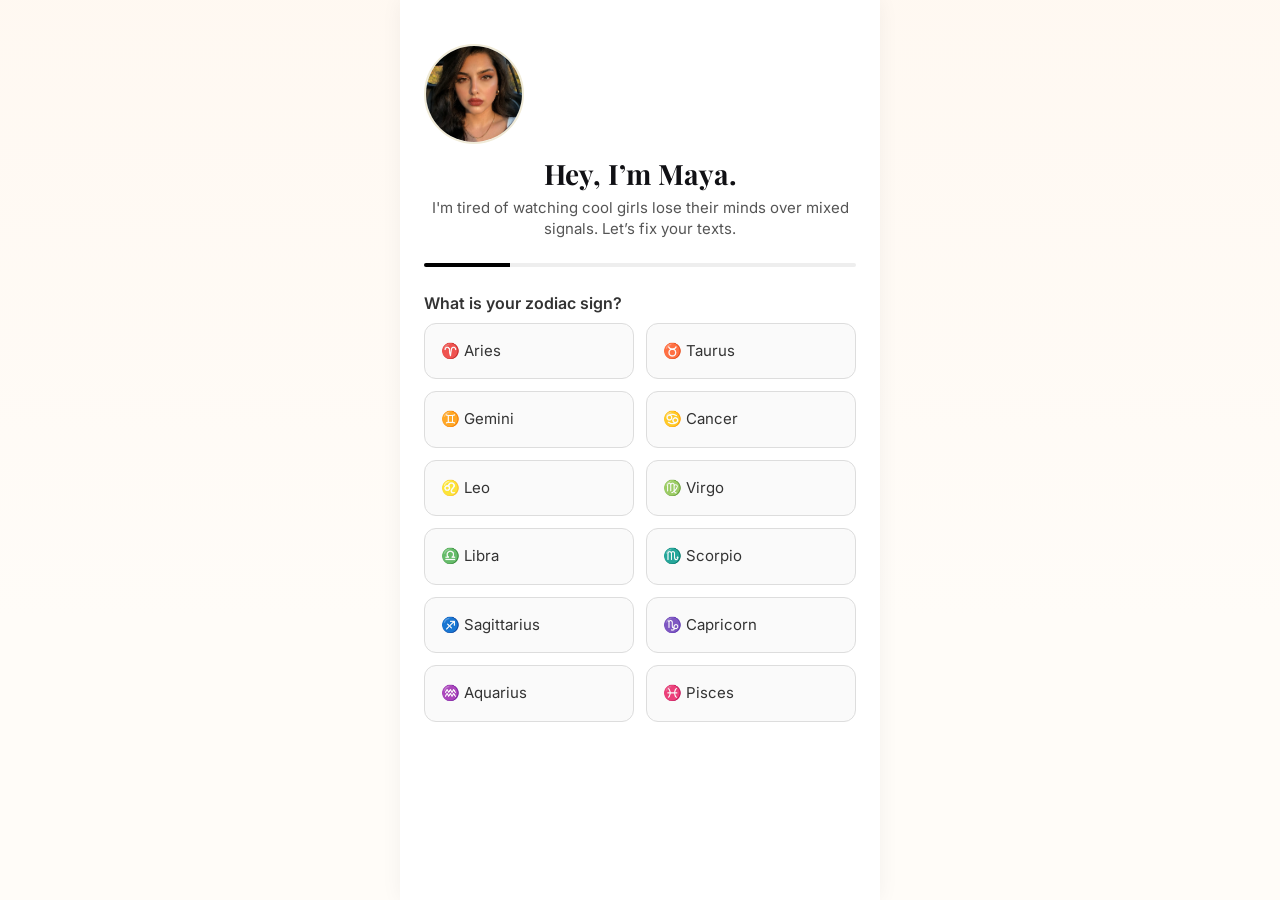
==== commit 72f6922f: "feat: move name to final step, add favicon, dynamic zoomer chat engine" ====
--- a/index.html
+++ b/index.html
@@ -10,6 +10,7 @@
     <link href="https://fonts.googleapis.com/css2?family=Inter:wght@400;500;600;700;800;900&family=Playfair+Display:wght@700;800&display=swap" rel="stylesheet">
     <link rel="stylesheet" href="styles.css">
     <link rel="stylesheet" href="quiz.css">
+    <link rel="icon" href="assets/favicon.svg" type="image/svg+xml">
   </head>
   <body class="quiz-body">
     <main id="app-container">
@@ -29,17 +30,8 @@
         </div>
 
         <form id="onboarding-form" class="onboarding-form">
-          <!-- Q1: Name -->
+          <!-- Q1: User Sign -->
           <div class="form-step active" data-step="1">
-            <div class="form-group">
-              <label for="user-name">First things first, what's your name?</label>
-              <input type="text" id="user-name" placeholder="e.g. Jessica" required>
-            </div>
-            <button type="button" class="cta-button next-btn">Next</button>
-          </div>
-          
-          <!-- Q2: User Sign -->
-          <div class="form-step hidden" data-step="2">
             <div class="form-group">
               <label>What is your zodiac sign?</label>
               <input type="hidden" id="user-sign" required>
@@ -59,9 +51,9 @@
               </div>
             </div>
           </div>
-
-          <!-- Q3: Crush Sign -->
-          <div class="form-step hidden" data-step="3">
+          
+          <!-- Q2: Crush Sign -->
+          <div class="form-step hidden" data-step="2">
             <div class="form-group">
               <label>What is his zodiac sign?</label>
               <input type="hidden" id="crush-sign" required>
@@ -82,8 +74,8 @@
             </div>
           </div>
 
-          <!-- Q4: Vibe -->
-          <div class="form-step hidden" data-step="4">
+          <!-- Q3: Vibe -->
+          <div class="form-step hidden" data-step="3">
             <div class="form-group">
               <label>What is his current vibe right now?</label>
               <input type="hidden" id="vibe" required>
@@ -96,8 +88,8 @@
             </div>
           </div>
 
-          <!-- Q5: Goal -->
-          <div class="form-step hidden" data-step="5">
+          <!-- Q4: Goal -->
+          <div class="form-step hidden" data-step="4">
             <div class="form-group">
               <label>What's your ultimate goal?</label>
               <input type="hidden" id="goal" required>
@@ -108,7 +100,15 @@
                 <button type="button" class="option-btn" data-value="commit">Make him commit</button>
               </div>
             </div>
-            <button type="submit" id="final-submit" class="cta-button" style="display: none;">Start Analysis</button>
+          </div>
+
+          <!-- Q5: Name -->
+          <div class="form-step hidden" data-step="5">
+            <div class="form-group">
+              <label for="user-name">Finally, what's your name?</label>
+              <input type="text" id="user-name" placeholder="e.g. Jessica" required>
+            </div>
+            <button type="submit" class="cta-button">Start Analysis</button>
           </div>
         </form>
 
